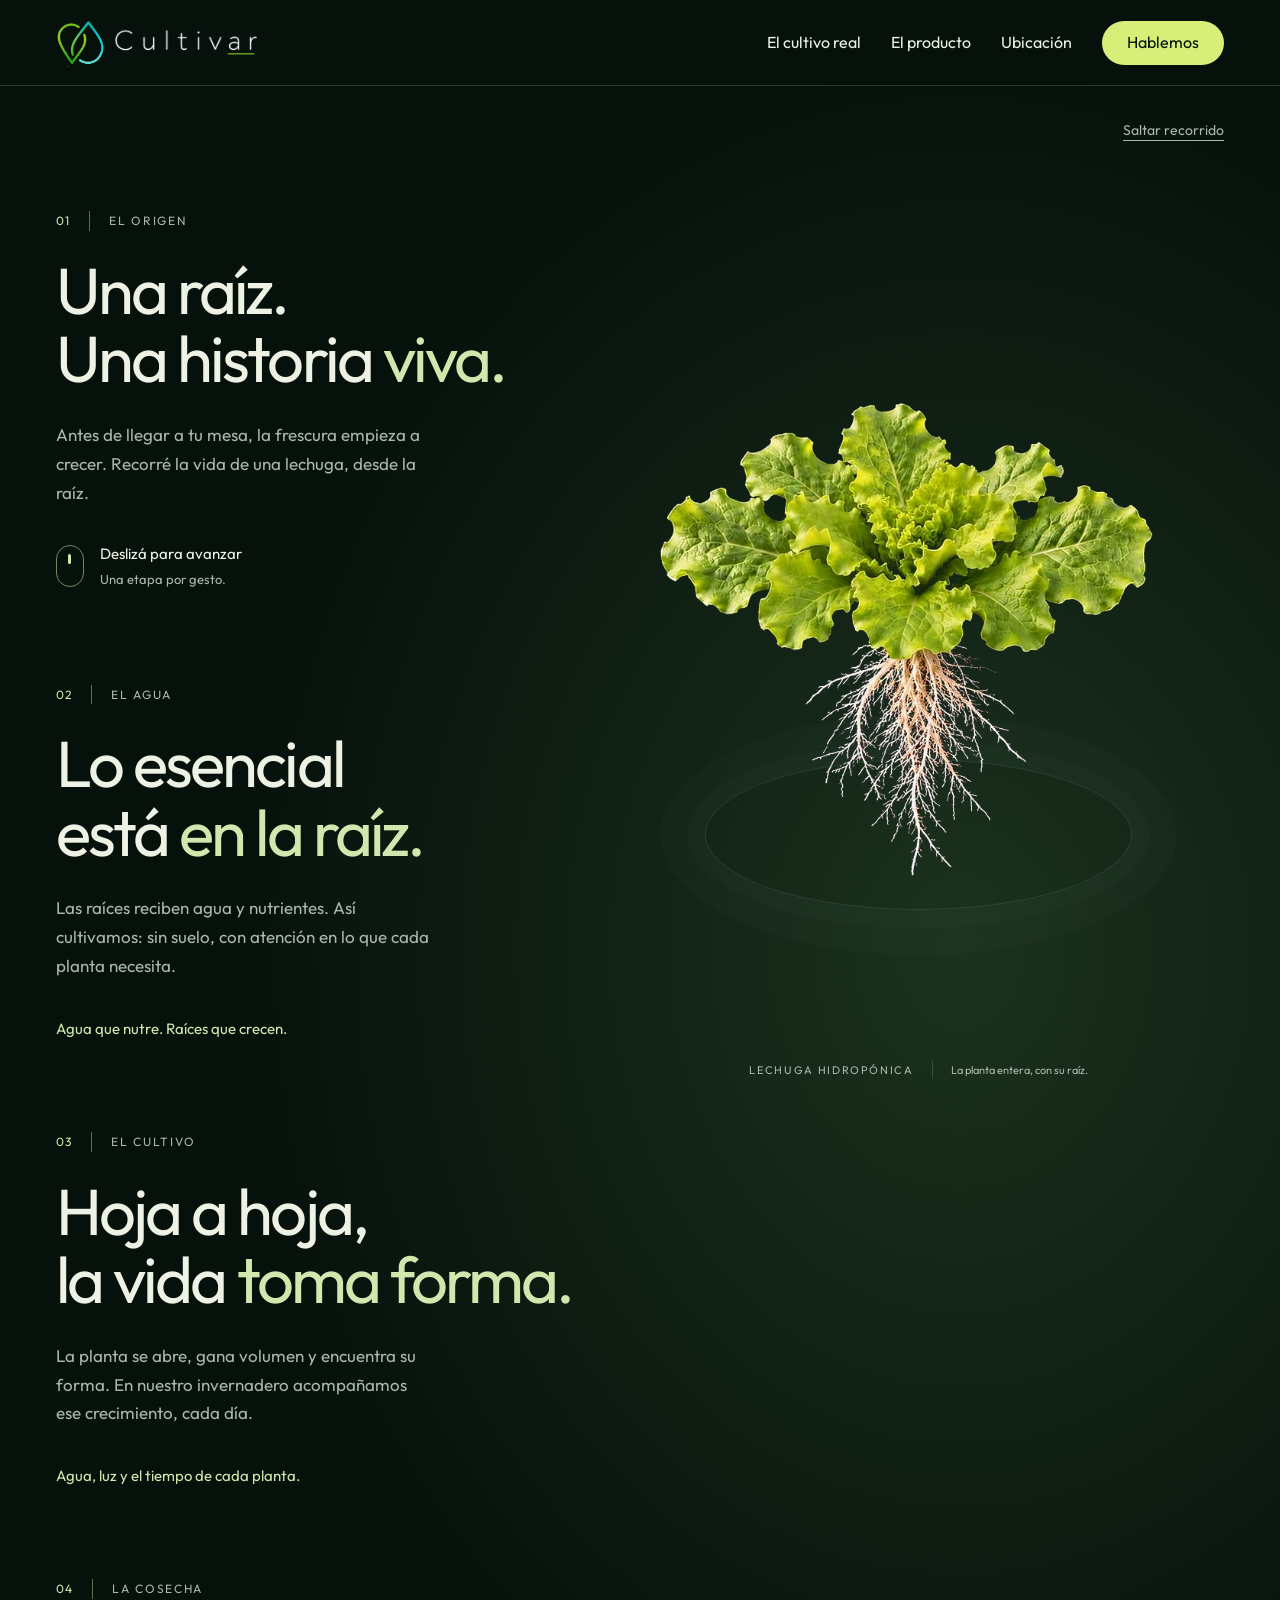
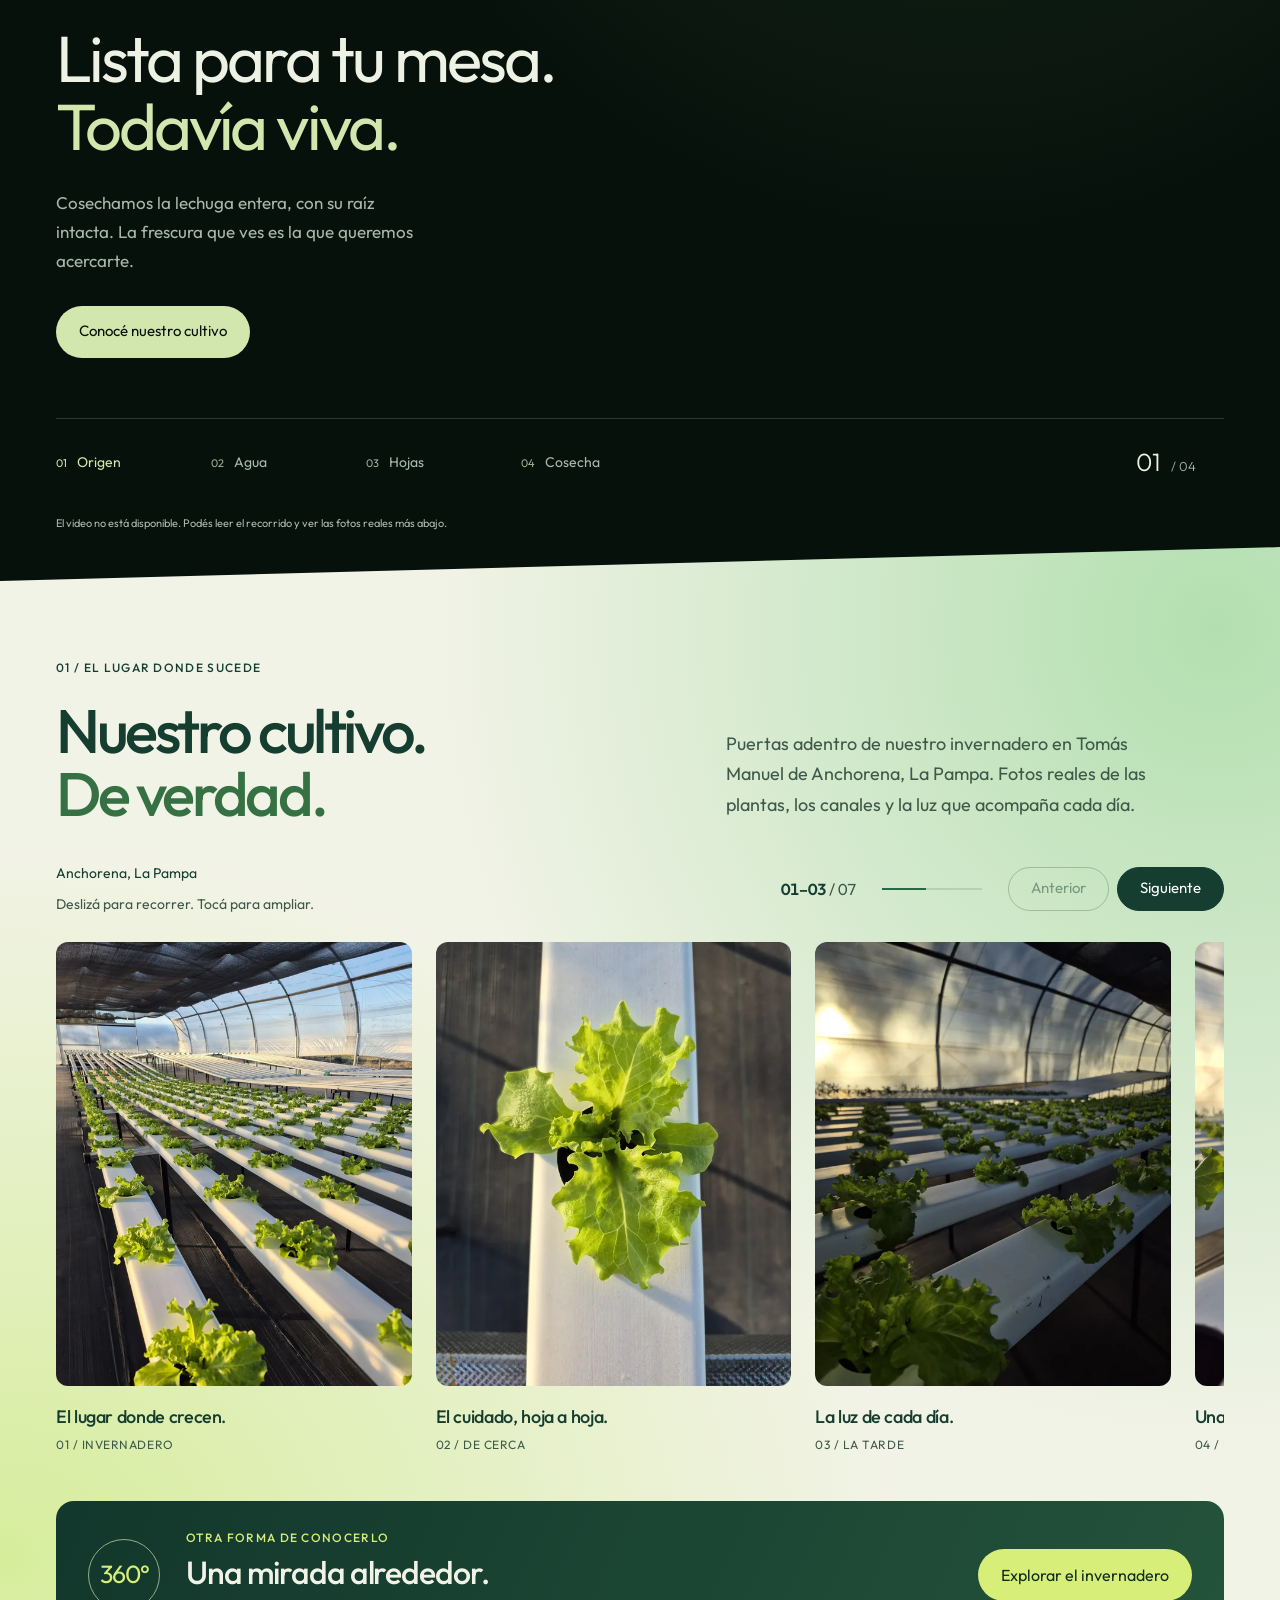
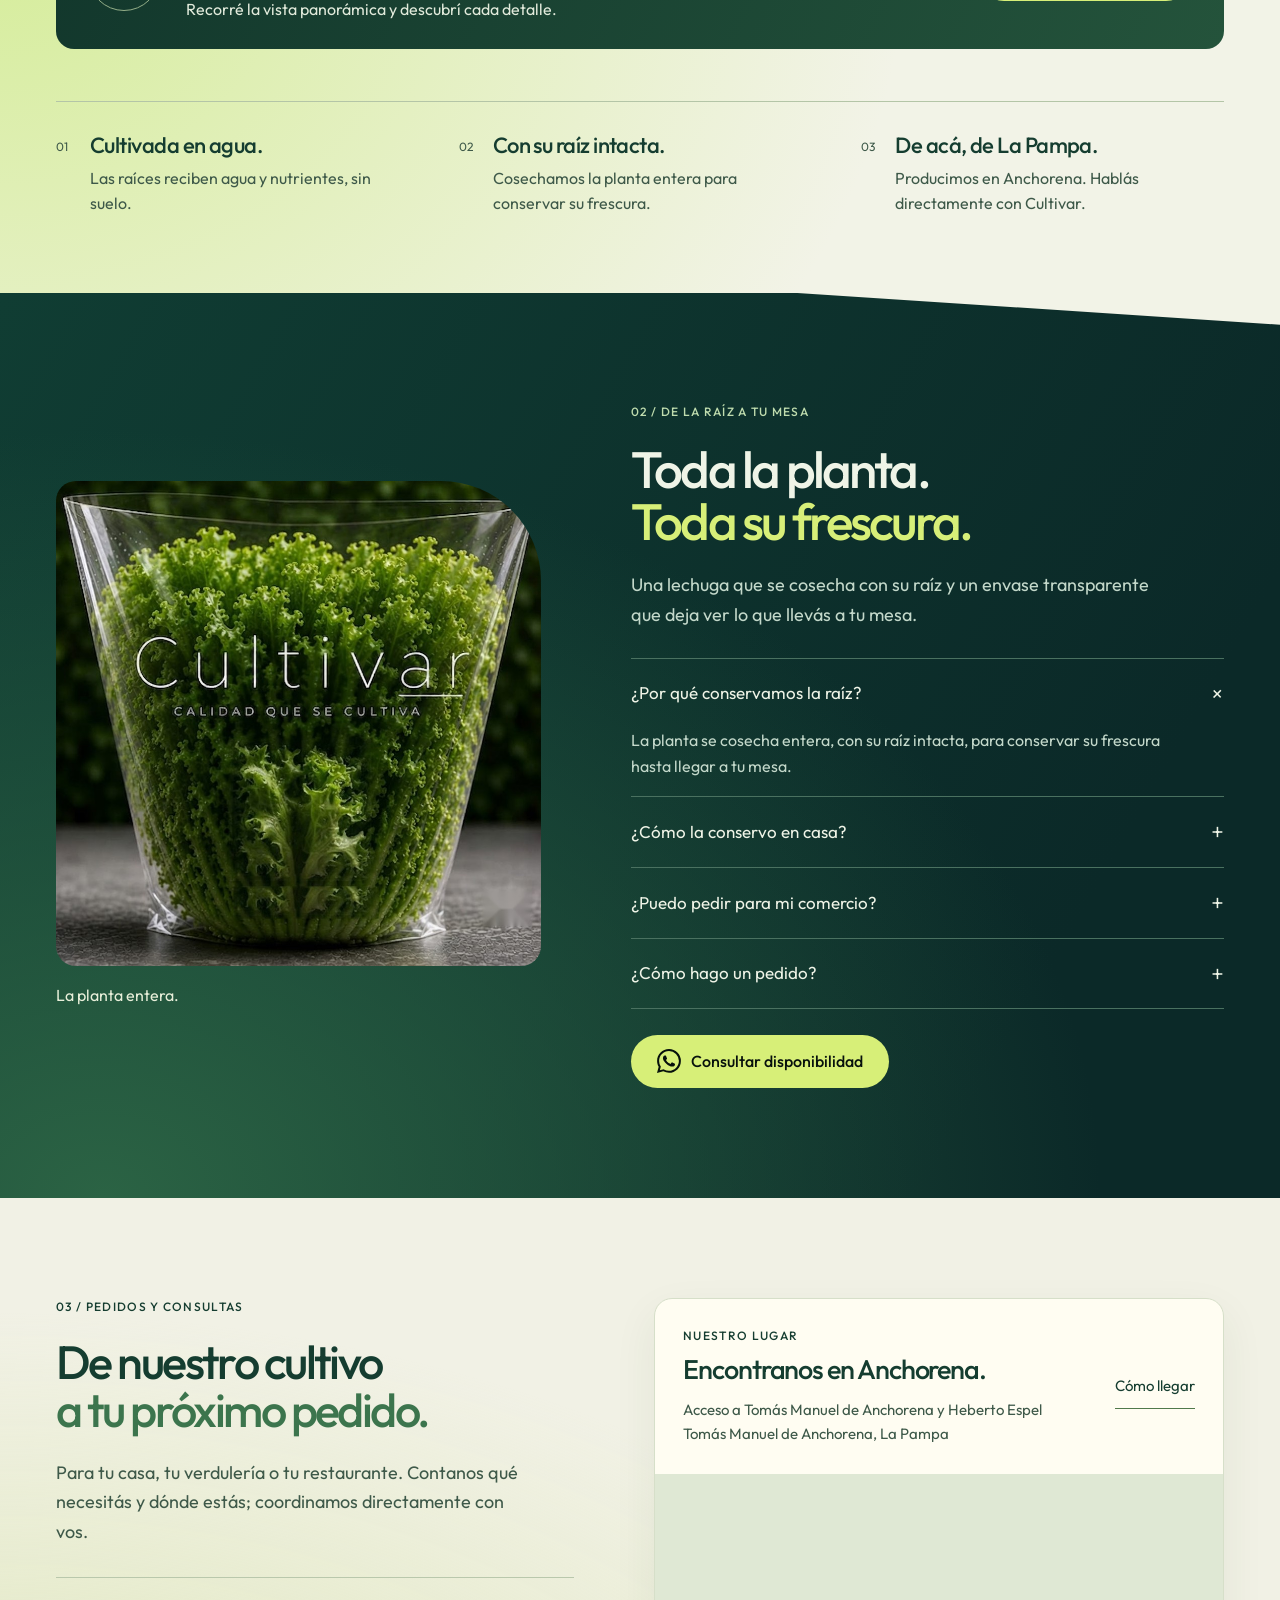
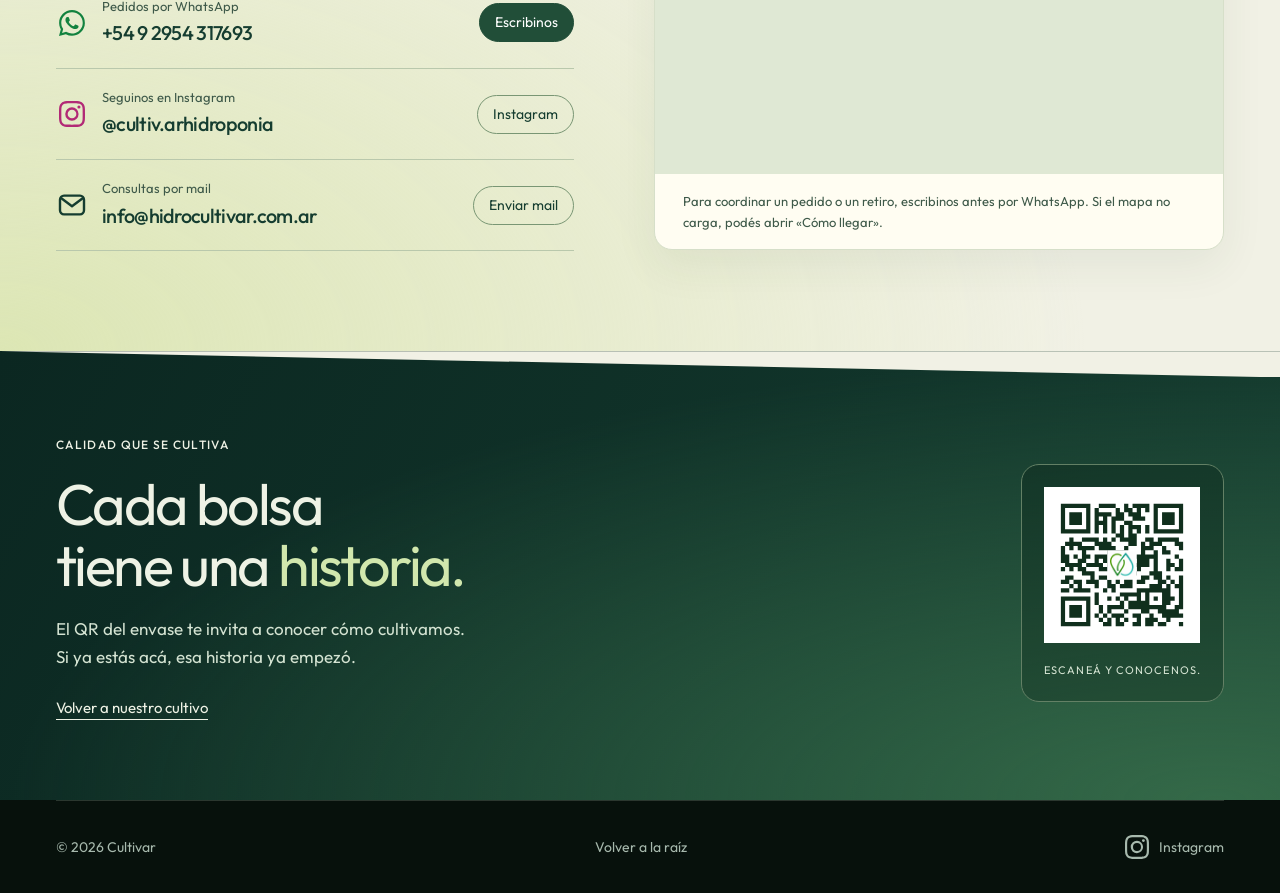
==== crecimiento.html @ 618da515 "Publish Cultivar growth experience with gallery and panorama" ====
<!doctype html>
<html lang="es-AR">
<head>
  <meta charset="utf-8">
  <meta name="viewport" content="width=device-width, initial-scale=1">
  <meta name="theme-color" content="#07110c">
  <title>Cultivar — Una historia viva</title>
  <meta name="description" content="Recorré el crecimiento de una lechuga hidropónica. Una experiencia visual de Cultivar, desde la raíz hasta tu mesa.">
  <link rel="icon" href="assets/cultivar-owner-symbol.svg" type="image/svg+xml">
  <link rel="preconnect" href="https://fonts.googleapis.com">
  <link rel="preconnect" href="https://fonts.gstatic.com" crossorigin>
  <link href="https://fonts.googleapis.com/css2?family=Outfit:wght@300;400;500;600;700&display=swap" rel="stylesheet">
  <link rel="preload" href="assets/growth/video/lettuce-growth-polished-v2-first.webp" as="image">
  <link rel="stylesheet" href="growth.css?v=clean-presentation-v1">
  <link rel="stylesheet" href="growth-site.css?v=clean-presentation-v1">
  <script src="growth-timing.js?v=polish-v2" defer></script>
  <script src="growth-chapters.js?v=chapter-response-v2" defer></script>
  <script src="growth-matte.js?v=transparent-plant-v1" defer></script>
  <script src="growth.js?v=clean-presentation-v1" defer></script>
  <script src="growth-site.js?v=back-to-top-v1" defer></script>
</head>
<body id="inicio">
  <svg class="contact-icon-library" xmlns="http://www.w3.org/2000/svg" width="0" height="0" aria-hidden="true" focusable="false">
    <symbol id="contact-icon-whatsapp" viewBox="0 0 16 16"><path fill="currentColor" stroke="none" d="M13.601 2.326A7.85 7.85 0 0 0 7.994 0C3.627 0 .068 3.558.064 7.926c0 1.399.366 2.76 1.057 3.965L0 16l4.204-1.102a7.9 7.9 0 0 0 3.79.965h.004c4.368 0 7.926-3.558 7.93-7.93A7.9 7.9 0 0 0 13.6 2.326zM7.994 14.521a6.6 6.6 0 0 1-3.356-.92l-.24-.144-2.494.654.666-2.433-.156-.251a6.56 6.56 0 0 1-1.007-3.505c0-3.626 2.957-6.584 6.591-6.584a6.56 6.56 0 0 1 4.66 1.931 6.56 6.56 0 0 1 1.928 4.66c-.004 3.639-2.961 6.592-6.592 6.592m3.615-4.934c-.197-.099-1.17-.578-1.353-.646-.182-.065-.315-.099-.445.099-.133.197-.513.646-.627.775-.114.133-.232.148-.43.05-.197-.1-.836-.308-1.592-.985-.59-.525-.985-1.175-1.103-1.372-.114-.198-.011-.304.088-.403.087-.088.197-.232.296-.346.1-.114.133-.198.198-.33.065-.134.034-.248-.015-.347-.05-.099-.445-1.076-.612-1.47-.16-.389-.323-.335-.445-.34-.114-.007-.247-.007-.38-.007a.73.73 0 0 0-.529.247c-.182.198-.691.677-.691 1.654s.71 1.916.81 2.049c.098.133 1.394 2.132 3.383 2.992.47.205.84.326 1.129.418.475.152.904.129 1.246.08.38-.058 1.171-.48 1.338-.943.164-.464.164-.86.114-.943-.049-.084-.182-.133-.38-.232"/></symbol>
    <symbol id="contact-icon-instagram" viewBox="0 0 16 16"><path fill="currentColor" stroke="none" d="M8 0C5.829 0 5.556.01 4.703.048 3.85.088 3.269.222 2.76.42a3.9 3.9 0 0 0-1.417.923A3.9 3.9 0 0 0 .42 2.76C.222 3.268.087 3.85.048 4.7.01 5.555 0 5.827 0 8.001c0 2.172.01 2.444.048 3.297.04.852.174 1.433.372 1.942.205.526.478.972.923 1.417.444.445.89.719 1.416.923.51.198 1.09.333 1.942.372C5.555 15.99 5.827 16 8 16s2.444-.01 3.298-.048c.851-.04 1.434-.174 1.943-.372a3.9 3.9 0 0 0 1.416-.923c.445-.445.718-.891.923-1.417.197-.509.332-1.09.372-1.942C15.99 10.445 16 10.173 16 8s-.01-2.445-.048-3.299c-.04-.851-.175-1.433-.372-1.941a3.9 3.9 0 0 0-.923-1.417A3.9 3.9 0 0 0 13.24.42c-.51-.198-1.092-.333-1.943-.372C10.443.01 10.172 0 7.998 0zm-.717 1.442h.718c2.136 0 2.389.007 3.232.046.78.035 1.204.166 1.486.275.373.145.64.319.92.599s.453.546.598.92c.11.281.24.705.275 1.485.039.843.047 1.096.047 3.231s-.008 2.389-.047 3.232c-.035.78-.166 1.203-.275 1.485a2.5 2.5 0 0 1-.599.919c-.28.28-.546.453-.92.598-.28.11-.704.24-1.485.276-.843.038-1.096.047-3.232.047s-2.39-.009-3.233-.047c-.78-.036-1.203-.166-1.485-.276a2.5 2.5 0 0 1-.92-.598 2.5 2.5 0 0 1-.6-.92c-.109-.281-.24-.705-.275-1.485-.038-.843-.046-1.096-.046-3.233s.008-2.388.046-3.231c.036-.78.166-1.204.276-1.486.145-.373.319-.64.599-.92s.546-.453.92-.598c.282-.11.705-.24 1.485-.276.738-.034 1.024-.044 2.515-.045zm4.988 1.328a.96.96 0 1 0 0 1.92.96.96 0 0 0 0-1.92m-4.27 1.122a4.109 4.109 0 1 0 0 8.217 4.109 4.109 0 0 0 0-8.217m0 1.441a2.667 2.667 0 1 1 0 5.334 2.667 2.667 0 0 1 0-5.334"/></symbol>
    <symbol id="contact-icon-mail" viewBox="0 0 24 24"><rect x="3" y="5" width="18" height="14" rx="3"/><path d="m4 7 8 6 8-6"/></symbol>
  </svg>
  <a class="skip-link" href="#cultivo-real">Saltar al cultivo real y los pedidos</a>
  <header class="story-header">
    <div class="header-inner wrap">
      <a class="brand" href="#recorrido" aria-label="Cultivar, inicio del recorrido" data-story-jump="0"><img src="assets/cultivar-owner-logo.svg" width="1400" height="340" alt="Cultivar"><span>CALIDAD QUE SE CULTIVA</span></a>
      <nav aria-label="Navegación principal">
        <a href="#cultivo-real">El cultivo real</a>
        <a class="extended-nav" href="#producto">El producto</a>
        <a class="extended-nav" href="#ubicacion">Ubicación</a>
        <a class="header-contact" href="#contacto">Hablemos</a>
      </nav>
    </div>
  </header>

  <main>
    <section class="growth-story" id="recorrido" aria-label="De la raíz a tu mesa">
      <div class="growth-stage">
        <div class="stage-glow" aria-hidden="true"></div>
        <div class="stage-top wrap">
          <a class="skip-story" href="#cultivo-real">Saltar recorrido</a>
        </div>

        <div class="story-layout wrap">
          <div class="story-content">
            <div class="story-track">
            <article class="story-panel is-active" id="etapa-origen" data-step="0">
              <p class="chapter-kicker">01 <span>El origen</span></p>
              <h1>Una raíz.<br>Una historia <em>viva.</em></h1>
              <p>Antes de llegar a tu mesa, la frescura empieza a crecer. Recorré la vida de una lechuga, desde la raíz.</p>
              <a class="scroll-invitation" href="#etapa-agua" data-story-jump="1"><span class="scroll-circle" aria-hidden="true"></span><span>Deslizá para avanzar<small>Una etapa por gesto.</small></span></a>
            </article>
            <article class="story-panel" id="etapa-agua" data-step="1">
              <p class="chapter-kicker">02 <span>El agua</span></p>
              <h2>Lo esencial<br>está <em>en la raíz.</em></h2>
              <p>Las raíces reciben agua y nutrientes. Así cultivamos: sin suelo, con atención en lo que cada planta necesita.</p>
              <div class="chapter-note">Agua que nutre. Raíces que crecen.</div>
            </article>
            <article class="story-panel" id="etapa-hojas" data-step="2">
              <p class="chapter-kicker">03 <span>El cultivo</span></p>
              <h2>Hoja a hoja,<br>la vida <em>toma forma.</em></h2>
              <p>La planta se abre, gana volumen y encuentra su forma. En nuestro invernadero acompañamos ese crecimiento, cada día.</p>
              <div class="chapter-note">Agua, luz y el tiempo de cada planta.</div>
            </article>
            <article class="story-panel" id="etapa-cosecha" data-step="3">
              <p class="chapter-kicker">04 <span>La cosecha</span></p>
              <h2>Lista para tu mesa.<br><em>Todavía viva.</em></h2>
              <p>Cosechamos la lechuga entera, con su raíz intacta. La frescura que ves es la que queremos acercarte.</p>
              <a class="story-button" href="#cultivo-real">Conocé nuestro cultivo</a>
            </article>
            </div>
          </div>

          <figure class="plant-scene" role="img" aria-label="Visualización generada del crecimiento de una lechuga hidropónica">
            <div class="plant-viewport">
              <div class="water-orbit" aria-hidden="true"></div>
              <canvas class="plant-canvas" width="768" height="1024" aria-hidden="true"></canvas>
              <div class="plant-fallback"><img src="assets/growth/video/lettuce-growth-polished-v2-mature.webp" width="800" height="720" alt="Visualización generada de una lechuga madura con sus raíces hidropónicas expuestas"></div>
              <img class="plant-loading" src="assets/growth/video/lettuce-growth-polished-v2-first.webp" width="800" height="720" alt="" aria-hidden="true">
            </div>
            <figcaption><span class="specimen-label">LECHUGA HIDROPÓNICA</span><span class="plant-caption">De la raíz a la hoja.</span></figcaption>
          </figure>
        </div>

        <div class="stage-bottom wrap">
          <div class="journey-controls">
            <nav class="chapter-nav" aria-label="Etapas del crecimiento">
              <a href="#etapa-origen" data-story-jump="0" aria-current="step"><span>01</span> Origen</a>
              <a href="#etapa-agua" data-story-jump="1"><span>02</span> Agua</a>
              <a href="#etapa-hojas" data-story-jump="2"><span>03</span> Hojas</a>
              <a href="#etapa-cosecha" data-story-jump="3"><span>04</span> Cosecha</a>
            </nav>
            <div class="journey-progress" role="progressbar" aria-label="Avance del recorrido visual" aria-valuemin="0" aria-valuemax="100" aria-valuenow="0" hidden><span></span></div>
          </div>
          <div class="experience-controls">
            <span class="progress-label" aria-hidden="true">01 <span>/ 04</span></span>
          </div>
        </div>
        <p class="asset-status wrap" role="status" hidden></p>
      </div>
    </section>

    <section class="real-crop" id="cultivo-real" aria-labelledby="real-title">
      <div class="wrap">
      <div class="real-intro">
        <div><p class="eyebrow">01 / El lugar donde sucede</p><h2 id="real-title">Nuestro cultivo.<br><em>De verdad.</em></h2></div>
        <p>Puertas adentro de nuestro invernadero en Tomás Manuel de Anchorena, La Pampa. Fotos reales de las plantas, los canales y la luz que acompaña cada día.</p>
      </div>
      <div class="gallery-meta">
      <div class="gallery-heading"><span>Anchorena, La Pampa</span><span>Deslizá para recorrer. Tocá para ampliar.</span></div>
      <div class="carousel-controls" hidden>
        <p class="carousel-status" aria-live="polite" aria-atomic="true"><span data-carousel-count>01</span><span> / 07</span></p>
        <div class="carousel-progress" aria-hidden="true"><span></span></div>
        <div class="carousel-buttons"><button type="button" data-carousel-prev aria-controls="fotos-cultivar">Anterior</button><button type="button" data-carousel-next aria-controls="fotos-cultivar">Siguiente</button></div>
      </div>
      </div>
      <div class="real-gallery gallery-track" id="fotos-cultivar" role="region" aria-roledescription="carrusel" aria-label="Fotos reales de Cultivar" tabindex="0">
        <figure><a data-gallery-photo href="assets/gallery/greenhouse-1800.webp" aria-label="Ampliar foto: nuestro invernadero"><img src="assets/gallery/greenhouse-1200.webp" srcset="assets/gallery/greenhouse-600.webp 600w, assets/gallery/greenhouse-1200.webp 1200w" sizes="(max-width: 600px) 78vw, (max-width: 1000px) 43vw, 410px" width="1200" height="1600" loading="lazy" decoding="async" alt="Vista amplia del invernadero de Cultivar, con filas de lechugas en canales blancos"><span class="photo-expand" aria-hidden="true">Ampliar</span></a><figcaption><span>El lugar donde crecen.</span><small>01 / INVERNADERO</small></figcaption></figure>
        <figure><a data-gallery-photo href="assets/gallery/leaf-1800.webp" aria-label="Ampliar foto: hoja a hoja"><img src="assets/gallery/leaf-1200.webp" srcset="assets/gallery/leaf-600.webp 600w, assets/gallery/leaf-1200.webp 1200w" sizes="(max-width: 600px) 78vw, (max-width: 1000px) 43vw, 410px" width="1200" height="1600" loading="lazy" decoding="async" alt="Detalle desde arriba de una lechuga verde creciendo en un canal hidropónico"><span class="photo-expand" aria-hidden="true">Ampliar</span></a><figcaption><span>El cuidado, hoja a hoja.</span><small>02 / DE CERCA</small></figcaption></figure>
        <figure><a data-gallery-photo href="assets/gallery/afternoon-1800.webp" aria-label="Ampliar foto: la luz de la tarde"><img src="assets/gallery/afternoon-600.webp" srcset="assets/gallery/afternoon-600.webp 600w, assets/gallery/afternoon-1200.webp 1200w" sizes="(max-width: 600px) 78vw, (max-width: 1000px) 43vw, 410px" width="1200" height="1600" loading="lazy" decoding="async" alt="Luz de la tarde entrando por el lateral del invernadero sobre las lechugas"><span class="photo-expand" aria-hidden="true">Ampliar</span></a><figcaption><span>La luz de cada día.</span><small>03 / LA TARDE</small></figcaption></figure>
        <figure><a data-gallery-photo href="assets/gallery/channel-1800.webp" aria-label="Ampliar foto: los canales de cultivo"><img src="assets/gallery/channel-600.webp" srcset="assets/gallery/channel-600.webp 600w, assets/gallery/channel-1200.webp 1200w" sizes="(max-width: 600px) 78vw, (max-width: 1000px) 43vw, 410px" width="1200" height="1600" loading="lazy" decoding="async" alt="Lechuga en primer plano y una fila de plantas siguiendo un canal blanco"><span class="photo-expand" aria-hidden="true">Ampliar</span></a><figcaption><span>Una forma de cultivar.</span><small>04 / LOS CANALES</small></figcaption></figure>
        <figure><a data-gallery-photo href="assets/gallery/growing-1800.webp" aria-label="Ampliar foto: plantas en crecimiento"><img src="assets/gallery/growing-600.webp" srcset="assets/gallery/growing-600.webp 600w, assets/gallery/growing-1200.webp 1200w" sizes="(max-width: 600px) 78vw, (max-width: 1000px) 43vw, 410px" width="1200" height="1600" loading="lazy" decoding="async" alt="Una lechuga en crecimiento delante de las filas del sistema hidropónico"><span class="photo-expand" aria-hidden="true">Ampliar</span></a><figcaption><span>Cada planta, a su tiempo.</span><small>05 / CRECIMIENTO</small></figcaption></figure>
        <figure><a data-gallery-photo href="assets/gallery/rows-1800.webp" aria-label="Ampliar foto: entre las filas"><img src="assets/gallery/rows-1200.webp" srcset="assets/gallery/rows-600.webp 600w, assets/gallery/rows-1200.webp 1200w" sizes="(max-width: 600px) 78vw, (max-width: 1000px) 43vw, 410px" width="1200" height="1600" loading="lazy" decoding="async" alt="Vista a lo largo de los canales, con una lechuga iluminada en primer plano"><span class="photo-expand" aria-hidden="true">Ampliar</span></a><figcaption><span>Entre las filas.</span><small>06 / EL CULTIVO</small></figcaption></figure>
        <figure><a data-gallery-photo href="assets/gallery/light-1800.webp" aria-label="Ampliar foto: el invernadero al sol"><img src="assets/gallery/light-1200.webp" srcset="assets/gallery/light-600.webp 600w, assets/gallery/light-1200.webp 1200w" sizes="(max-width: 600px) 78vw, (max-width: 1000px) 43vw, 410px" width="1200" height="1600" loading="lazy" decoding="async" alt="Filas de lechugas y canales hidropónicos iluminados por el sol dentro del invernadero"><span class="photo-expand" aria-hidden="true">Ampliar</span></a><figcaption><span>Hecho de agua, luz y tiempo.</span><small>07 / NUESTRO LUGAR</small></figcaption></figure>
      </div>
      <aside class="panorama-invitation" aria-labelledby="panorama-invitation-title">
        <span class="panorama-badge" aria-hidden="true">360°</span>
        <div><p class="eyebrow">Otra forma de conocerlo</p><h3 id="panorama-invitation-title">Una mirada alrededor.</h3><p>Recorré la vista panorámica y descubrí cada detalle.</p></div>
        <a class="story-button" href="invernadero-360.html">Explorar el invernadero</a>
      </aside>
      <div class="crop-values" role="group" aria-label="Nuestra forma de cultivar">
        <article><span class="value-number">01</span><h3>Cultivada en agua.</h3><p>Las raíces reciben agua y nutrientes, sin suelo.</p></article>
        <article><span class="value-number">02</span><h3>Con su raíz intacta.</h3><p>Cosechamos la planta entera para conservar su frescura.</p></article>
        <article><span class="value-number">03</span><h3>De acá, de La Pampa.</h3><p>Producimos en Anchorena. Hablás directamente con Cultivar.</p></article>
      </div>
      </div>
    </section>

    <section class="harvest-section" id="producto" aria-labelledby="product-title">
      <div class="harvest-layout wrap">
        <figure class="harvest-photo"><img src="assets/cultivar-lechuga.jpg" width="962" height="962" loading="lazy" decoding="async" alt="Lechuga de Cultivar en un envase transparente"><figcaption>La planta entera.</figcaption></figure>
        <div class="harvest-copy"><p class="eyebrow">02 / De la raíz a tu mesa</p><h2 id="product-title">Toda la planta.<br><em>Toda su frescura.</em></h2><p>Una lechuga que se cosecha con su raíz y un envase transparente que deja ver lo que llevás a tu mesa.</p>
          <div class="harvest-faq">
            <details open><summary>¿Por qué conservamos la raíz?<span aria-hidden="true">+</span></summary><p>La planta se cosecha entera, con su raíz intacta, para conservar su frescura hasta llegar a tu mesa.</p></details>
            <details><summary>¿Cómo la conservo en casa?<span aria-hidden="true">+</span></summary><p>Conservala en la heladera y mantené las raíces hasta el momento de consumirla. Lavala antes de comer, como indica nuestro envase.</p></details>
            <details><summary>¿Puedo pedir para mi comercio?<span aria-hidden="true">+</span></summary><p>Sí, podés consultar para tu verdulería o restaurante. Contanos qué cantidad necesitás y en qué localidad estás para coordinar disponibilidad y entrega.</p></details>
            <details><summary>¿Cómo hago un pedido?<span aria-hidden="true">+</span></summary><p>Escribinos por WhatsApp. Te confirmamos disponibilidad y coordinamos los detalles con vos.</p></details>
          </div>
          <a class="story-button contact-cta" href="https://wa.me/5492954317693?text=Hola%2C%20quiero%20consultar%20por%20un%20pedido%20de%20lechuga%20hidrop%C3%B3nica." target="_blank" rel="noopener noreferrer"><svg class="contact-icon" aria-hidden="true" focusable="false"><use href="#contact-icon-whatsapp"/></svg>Consultar disponibilidad</a>
        </div>
      </div>
    </section>

    <section class="contact-section" id="contacto" aria-labelledby="contact-title">
      <div class="contact-layout wrap"><div class="contact-copy">
      <div class="contact-intro"><div><p class="eyebrow">03 / Pedidos y consultas</p><h2 id="contact-title">De nuestro cultivo<br><em>a tu próximo pedido.</em></h2></div><p>Para tu casa, tu verdulería o tu restaurante. Contanos qué necesitás y dónde estás; coordinamos directamente con vos.</p></div>
      <div class="contact-channels">
        <a class="contact-card contact-whatsapp" href="https://wa.me/5492954317693?text=Hola%2C%20quiero%20consultar%20por%20las%20lechugas%20de%20Cultivar." target="_blank" rel="noopener noreferrer"><svg class="contact-icon" aria-hidden="true" focusable="false"><use href="#contact-icon-whatsapp"/></svg><span class="contact-label">Pedidos por WhatsApp</span><span class="contact-value">+54 9 2954 317693</span><span class="contact-action">Escribinos</span></a>
        <a class="contact-card contact-instagram" href="https://www.instagram.com/cultiv.arhidroponia/" target="_blank" rel="noopener noreferrer"><svg class="contact-icon" aria-hidden="true" focusable="false"><use href="#contact-icon-instagram"/></svg><span class="contact-label">Seguinos en Instagram</span><span class="contact-value">@cultiv.arhidroponia</span><span class="contact-action">Instagram</span></a>
        <a class="contact-card contact-email" href="mailto:info@hidrocultivar.com.ar"><svg class="contact-icon" aria-hidden="true" focusable="false"><use href="#contact-icon-mail"/></svg><span class="contact-label">Consultas por mail</span><span class="contact-value">info@<wbr>hidrocultivar.com.ar</span><span class="contact-action">Enviar mail</span></a>
      </div>
      </div>
      <div class="location-map" id="ubicacion" role="region" aria-labelledby="map-title">
        <div class="map-heading"><div><p class="eyebrow">Nuestro lugar</p><h3 id="map-title">Encontranos en Anchorena.</h3><p>Acceso a Tomás Manuel de Anchorena y Heberto Espel<br>Tomás Manuel de Anchorena, La Pampa</p></div><a class="map-directions" href="https://www.google.com/maps/dir/?api=1&amp;destination=-36.844697%2C-63.5274234" target="_blank" rel="noopener noreferrer">Cómo llegar</a></div>
        <iframe title="Ubicación de Cultivar: Acceso a Tomás Manuel de Anchorena y Heberto Espel, La Pampa" src="https://www.google.com/maps?q=-36.844697%2C-63.5274234&amp;z=17&amp;hl=es&amp;output=embed" width="1280" height="420" loading="lazy" referrerpolicy="no-referrer-when-downgrade" allowfullscreen></iframe>
        <p class="map-note">Para coordinar un pedido o un retiro, escribinos antes por WhatsApp. Si el mapa no carga, podés abrir «Cómo llegar».</p>
      </div>
      </div>
    </section>
    <section class="ending-section" aria-label="La historia de Cultivar"><div class="story-ending wrap"><div><p class="eyebrow">Calidad que se cultiva</p><h2>Cada bolsa<br>tiene una <em>historia.</em></h2><p>El QR del envase te invita a conocer cómo cultivamos.<br>Si ya estás acá, esa historia ya empezó.</p><a class="ending-link" href="#cultivo-real">Volver a nuestro cultivo</a></div><a class="original-qr" href="https://hidrocultiv.ar/" target="_blank" rel="noopener noreferrer" aria-label="Abrir el sitio de Cultivar, destino del QR"><img src="assets/cultivar-qr-original.svg" width="148" height="148" loading="lazy" alt="Código QR de Cultivar con el símbolo original de hoja y gota"><span>ESCANEÁ Y CONOCENOS.</span></a></div>
    </section>
  </main>
  <footer class="story-footer wrap"><span>© <span id="year">2026</span> Cultivar</span><a href="#recorrido" data-story-jump="0">Volver a la raíz</a><a href="https://www.instagram.com/cultiv.arhidroponia/" target="_blank" rel="noopener noreferrer"><svg class="contact-icon" aria-hidden="true" focusable="false"><use href="#contact-icon-instagram"/></svg>Instagram</a></footer>
  <a class="back-to-top" href="#inicio" aria-label="Volver arriba" title="Volver arriba"><svg width="22" height="22" viewBox="0 0 24 24" fill="none" stroke="currentColor" stroke-width="2" stroke-linecap="round" stroke-linejoin="round" aria-hidden="true" focusable="false"><path d="m6 14 6-6 6 6"/></svg></a>
  <dialog class="photo-dialog" aria-labelledby="gallery-title"><div class="gallery-shell">
    <div class="gallery-toolbar"><h2 id="gallery-title">Nuestro cultivo, de cerca.</h2><button type="button" data-gallery-close aria-label="Cerrar galería">Cerrar <span aria-hidden="true">×</span></button></div>
    <div class="gallery-display"><img class="gallery-full" alt=""><p class="gallery-status" role="status"></p></div>
    <div class="gallery-bottom"><div class="gallery-description" aria-live="polite"><span class="gallery-count"></span><p class="gallery-caption"></p></div><div class="gallery-buttons"><button type="button" data-gallery-prev aria-label="Foto anterior">Anterior</button><button type="button" data-gallery-next aria-label="Foto siguiente">Siguiente</button></div></div>
    <a class="gallery-original" target="_blank" rel="noopener noreferrer">Abrir foto en tamaño grande</a>
  </div></dialog>
</body>
</html>
---- growth.css ----
:root {
  color-scheme: dark;
  --forest: #07110c;
  --paper: #eef2e5;
  --muted: #a7b9ad;
  --lime: #d1e7ad;
  --line: rgb(220 240 218 / 17%);
  --header-height: 86px;
  --scene-height: calc(100svh - var(--header-height));
  font-family: 'Outfit', Arial, sans-serif;
}
* { box-sizing: border-box; }
html { scroll-behavior: smooth; scroll-padding-top: calc(var(--header-height) + 24px); }
body { margin: 0; background: var(--forest); color: var(--paper); font-size: 16px; line-height: 1.65; -webkit-font-smoothing: antialiased; }
a { color: inherit; text-decoration: none; }
button { font: inherit; color: inherit; }
img { display: block; max-width: 100%; height: auto; }
h1, h2, p, figure { margin: 0; }
h1, h2 { font-weight: 300; line-height: 1.05; letter-spacing: -.045em; }
em { color: var(--lime); font-style: normal; }
::selection { background: var(--lime); color: var(--forest); }
:focus-visible { outline: 2px solid var(--lime); outline-offset: 6px; }
[hidden] { display: none !important; }
.wrap { width: min(1340px, calc(100% - 112px)); margin-inline: auto; }
.skip-link { position: fixed; z-index: 100; top: 8px; left: 8px; padding: 12px 18px; background: var(--lime); color: var(--forest); translate: 0 -160%; }
.skip-link:focus { translate: 0 0; }
.story-header { position: sticky; top: 0; z-index: 20; background: var(--forest); border-bottom: 1px solid var(--line); }
.header-inner { height: 85px; display: flex; align-items: center; justify-content: space-between; gap: 30px; }
.brand { flex-shrink: 0; display: flex; align-items: center; flex-direction: column; }
.brand img { width: 204px; mix-blend-mode: screen; }
.brand > span { font-size: 5px; letter-spacing: .24em; color: var(--muted); margin-top: 5px; }
.story-header nav { display: flex; align-items: center; gap: 35px; font-size: 13px; }
.story-header nav a { display: flex; gap: 18px; align-items: center; min-height: 44px; }
.header-contact { border: 1px solid #81977d; border-radius: 28px; padding: 7px 22px; }
.eyebrow { font-size: 10px; line-height: 1.5; font-weight: 400; letter-spacing: .15em; text-transform: uppercase; }

/* The unenhanced page is an ordinary readable document, never a blank canvas. */
.growth-stage { position: relative; isolation: isolate; overflow: hidden; padding-top: 25px; background: var(--forest); }
.stage-glow { position: absolute; z-index: -1; pointer-events: none; inset: 0; opacity: .8; background: radial-gradient(ellipse at 75% 42%, #213a22 0%, transparent 53%); }
.stage-top { display: flex; justify-content: flex-end; align-items: center; gap: 25px; color: var(--muted); }
.skip-story { font-size: 11px; display: flex; gap: 12px; align-items: center; min-height: 40px; }
.story-layout { display: grid; grid-template-columns: .96fr 1.1fr; gap: 24px; align-items: start; }
.story-content { min-width: 0; padding-block: 60px; }
.story-panel { max-width: 550px; scroll-margin-top: 110px; }
.story-panel + .story-panel { margin-top: 90px; }
.chapter-kicker { display: flex; align-items: center; gap: 19px; font-size: 11px; letter-spacing: .09em; color: var(--lime); margin-bottom: 25px; }
.chapter-kicker > span { padding-left: 19px; border-left: 1px solid #59714e; color: var(--muted); text-transform: uppercase; font-size: 10px; letter-spacing: .14em; }
.story-panel h1, .story-panel h2 { font-size: clamp(47px, 5.1vw, 76px); }
.story-panel > p:not(.chapter-kicker) { font-size: 16px; line-height: 1.8; color: var(--muted); max-width: 375px; margin-top: 28px; }
.scroll-invitation { display: inline-flex; align-items: center; gap: 16px; margin-top: 34px; font-size: 13px; }
.scroll-circle { width: 46px; height: 46px; display: grid; place-items: center; border: 1px solid #718666; border-radius: 50%; font-size: 23px; transition: background .2s, translate .2s; }
.scroll-invitation small { display: block; margin-top: 3px; color: var(--muted); font-size: 11px; }
.chapter-note { margin-top: 36px; display: flex; gap: 15px; font-size: 12px; color: var(--lime); }
.chapter-note > span { font-size: 20px; }
.story-button { display: inline-flex; align-items: center; justify-content: center; gap: 30px; padding: 13px 23px; min-height: 52px; background: var(--lime); color: var(--forest); font-size: 13px; border-radius: 28px; margin-top: 30px; transition: background .2s, translate .2s; }
.story-button > span { font-size: 20px; }
.plant-scene { position: sticky; top: 110px; min-width: 0; margin: 0; }
.plant-viewport { position: relative; aspect-ratio: 8 / 11; width: 100%; }
.plant-fallback { position: absolute; inset: 0; overflow: hidden; mix-blend-mode: screen; }
.plant-fallback img { width: 100%; height: 100%; object-fit: contain; }
.plant-loading { position: absolute; inset: 1%; width: 98%; height: 98%; object-fit: contain; display: none; mix-blend-mode: screen; }
.plant-canvas { position: absolute; inset: 0; width: 100%; height: 100%; display: none; mix-blend-mode: screen; }
.plant-canvas.has-clean-matte, .plant-fallback.has-clean-matte { mix-blend-mode: normal; }
.plant-poster-clean { position: absolute; inset: 0; width: 100%; height: 100%; object-fit: contain; }
.has-clean-poster { visibility: hidden; }
.plant-loading-clean { inset: 1%; width: 98%; height: 98%; display: none; }
.story-ready:not(.video-ready) .plant-loading-clean { display: block; }
.plant-video-source { position: absolute; width: 1px; height: 1px; opacity: 0; pointer-events: none; }
.water-orbit { position: absolute; z-index: -1; width: 70%; height: 18%; border: 1px solid rgb(180 220 201 / 12%); border-radius: 50%; left: 15%; top: 64%; box-shadow: 0 0 0 18px rgb(140 209 190 / 2%), 0 0 0 45px rgb(140 209 190 / 2%); }
.plant-scene figcaption { display: flex; align-items: center; justify-content: center; gap: 18px; flex-wrap: wrap; font-size: 10px; color: var(--muted); }
.specimen-label { font-size: 8px; letter-spacing: .15em; }
.plant-caption { border-left: 1px solid var(--line); padding-left: 18px; }
.stage-bottom { display: flex; justify-content: space-between; align-items: center; gap: 50px; padding-block: 22px; border-top: 1px solid var(--line); }
.journey-controls { flex: 1; max-width: 600px; }
.chapter-nav { display: grid; grid-template-columns: repeat(4, 1fr); gap: 20px; }
.chapter-nav a { min-height: 44px; display: flex; align-items: center; gap: 10px; font-size: 12px; color: var(--muted); }
.chapter-nav a > span { color: #a0b198; font-size: 9px; }
.chapter-nav a[aria-current=step] { color: var(--lime); }
.chapter-nav a[aria-current=step] > span { color: var(--lime); }
.chapter-nav a.is-destination { color: var(--lime); box-shadow: inset 0 -2px var(--lime); }
.journey-progress { height: 1px; width: 100%; background: var(--line); }
.journey-progress > span { display: block; height: 100%; background: var(--lime); transform: scaleX(0); transform-origin: left; }
.experience-controls { display: flex; align-items: center; justify-content: space-between; gap: 40px; }
.progress-label { font-size: 25px; font-weight: 300; white-space: nowrap; }
.progress-label > span { font-size: 13px; color: var(--muted); margin-left: 6px; }
.asset-status { padding-block: 8px 16px; font-size: 11px; line-height: 1.5; color: var(--muted); }

/* Reserve the scene while video loads; the seedling poster matches frame zero. */
.story-ready.growth-story { height: calc(var(--scene-height) + var(--story-distance, 2400px)); overflow-anchor: none; }
.story-ready .growth-stage { position: sticky; top: var(--header-height); height: var(--scene-height); min-height: 0; padding: 0; display: grid; grid-template-rows: 55px minmax(0, 1fr) 81px; }
.story-ready .story-layout { height: 100%; min-height: 0; align-items: stretch; }
.story-ready .story-content { position: relative; min-height: 0; padding: 0; overflow: hidden; overflow: clip; }
.story-ready .story-track { display: grid; grid-auto-rows: var(--chapter-stride, 700px); transform: translate3d(0, var(--story-offset, 0px), 0); will-change: transform; }
.story-ready .story-panel { position: relative; width: 100%; align-self: center; margin: 0; }
.story-ready .story-panel:focus { outline-offset: -2px; }
.story-ready .plant-scene { position: relative; top: auto; height: 100%; min-height: 0; display: flex; flex-direction: column; }
.story-ready .plant-viewport { aspect-ratio: auto; min-height: 0; flex: 1; }
.story-ready .plant-canvas { display: block; visibility: hidden; }
.story-ready.video-ready .plant-canvas { visibility: visible; }
.story-ready:not(.video-ready) .plant-loading { display: block; }
.story-ready .plant-fallback { display: none; }
.story-ready .plant-scene figcaption { padding-bottom: 16px; }
.story-ready .stage-bottom { padding-block: 10px; }
.story-ready .asset-status { position: absolute; bottom: 40px; left: 0; right: 0; }
.story-ready .stage-glow { background: radial-gradient(ellipse at 73% 46%, rgb(var(--glow-color, 33 58 34) / .85), transparent 56%); }
.story-ready .water-orbit { opacity: var(--water-opacity, .35); scale: var(--water-scale, .75); }
.asset-error .story-layout { grid-template-columns: 1fr; }

.real-crop { padding-block: 105px 70px; }
.real-intro { display: grid; grid-template-columns: 1.2fr 1fr; gap: 70px; align-items: end; }
.real-intro h2 { font-size: clamp(44px, 4.8vw, 68px); margin-top: 24px; }
.real-intro > p { max-width: 440px; font-size: 15px; color: var(--muted); line-height: 1.8; }
.real-gallery { display: grid; grid-template-columns: 1.2fr 1fr; gap: 26px; margin-top: 45px; }
.real-gallery img { width: 100%; height: 400px; object-fit: cover; border-radius: 3px; }
.real-gallery figure:nth-child(2) { margin-top: 70px; }
.real-gallery figure:nth-child(2) img { height: 330px; }
.real-gallery figcaption { display: flex; justify-content: space-between; gap: 18px; align-items: center; padding-top: 15px; font-size: 13px; }
.real-gallery figcaption > span { font-size: 8px; letter-spacing: .08em; color: var(--muted); }
.story-ending { display: flex; justify-content: space-between; gap: 60px; align-items: center; margin-top: 80px; padding-top: 70px; border-top: 1px solid var(--line); }
.story-ending h2 { margin-block: 22px; font-size: clamp(40px, 4vw, 57px); }
.story-ending p:not(.eyebrow) { color: var(--muted); font-size: 14px; }
.ending-actions { display: flex; align-items: center; gap: 28px; flex-wrap: wrap; margin-top: 27px; }
.ending-actions .story-button { margin: 0; }
.ending-link { display: inline-flex; gap: 15px; min-height: 44px; align-items: center; font-size: 13px; text-decoration: underline; text-underline-offset: 6px; }
.original-qr { flex-shrink: 0; text-align: center; }
.original-qr img { width: 148px; height: 148px; }
.original-qr > span { display: block; margin-top: 18px; color: var(--muted); font-size: 9px; letter-spacing: .1em; }
.story-footer { border-top: 1px solid var(--line); display: flex; justify-content: space-between; align-items: center; gap: 25px; padding-block: 24px; font-size: 11px; color: var(--muted); }
.story-footer a { display: inline-flex; align-items: center; min-height: 44px; }

@media (hover: hover) and (pointer: fine) {
  .header-contact:hover { background: #1c3221; }
  .scroll-invitation:hover .scroll-circle { background: #1c3221; translate: 0 3px; }
  .story-button:hover { background: #e3f3c8; translate: 0 -2px; }
  .chapter-nav a:hover { color: var(--lime); }
}
@media (min-width: 801px) and (max-height: 780px) {
  .story-panel h1, .story-panel h2 { font-size: clamp(43px, 4.5vw, 61px); }
  .story-panel > p:not(.chapter-kicker) { font-size: 14px; line-height: 1.7; margin-top: 20px; }
  .chapter-kicker { margin-bottom: 17px; }
  .scroll-invitation, .chapter-note, .story-panel .story-button { margin-top: 23px; }
}
@media (max-width: 1100px) {
  .wrap { width: calc(100% - 72px); }
  .story-panel h1, .story-panel h2 { font-size: 57px; }
  .experience-controls { gap: 25px; }
  .stage-bottom { gap: 40px; }
  .chapter-nav { gap: 15px; }
}
@media (max-width: 800px) {
  :root { --header-height: 74px; }
  .wrap { width: calc(100% - 48px); }
  .header-inner { height: 73px; gap: 16px; }
  .brand img { width: 174px; }
  .brand > span { font-size: 4.6px; }
  .story-header nav { gap: 20px; font-size: 12px; }
  .header-contact { padding-inline: 17px; }
  .story-panel h1, .story-panel h2 { font-size: 45px; }
  .story-panel > p:not(.chapter-kicker) { font-size: 14px; }
  .chapter-nav { gap: 12px; }
  .chapter-nav a { gap: 6px; font-size: 11px; }
  .stage-bottom { gap: 28px; }
  .experience-controls { gap: 20px; }
  .progress-label { font-size: 21px; }
  .real-crop { padding-block: 75px 50px; }
  .real-intro { gap: 35px; }
  .real-intro h2 { font-size: 49px; }
  .real-intro > p { font-size: 14px; }
  .real-gallery { gap: 20px; }
  .real-gallery img { height: 340px; }
  .real-gallery figure:nth-child(2) img { height: 270px; }
  .real-gallery figcaption { flex-direction: column; align-items: flex-start; gap: 5px; }
  .story-ending { gap: 35px; margin-top: 60px; padding-top: 55px; }
  .story-ending h2 { font-size: 43px; }
}
@media (max-width: 600px) {
  .story-header nav > a:first-child { display: none; }
  .story-header nav { font-size: 11px; }
  .header-contact { gap: 12px !important; padding: 5px 15px; min-height: 40px !important; }
  .skip-story { font-size: 9px; gap: 8px; }
  .story-layout { grid-template-columns: 1fr; gap: 24px; }
  .story-content { padding-block: 35px 10px; }
  .story-panel h1, .story-panel h2 { font-size: clamp(36px, 10.5vw, 49px); letter-spacing: -.045em; }
  .chapter-kicker { font-size: 10px; margin-bottom: 16px; }
  .chapter-kicker > span { font-size: 9px; }
  .story-panel > p:not(.chapter-kicker) { max-width: 420px; font-size: 14px; line-height: 1.6; margin-top: 18px; }
  .scroll-invitation { font-size: 12px; margin-top: 20px; gap: 12px; }
  .scroll-invitation small { display: none; }
  .scroll-circle { width: 36px; height: 36px; font-size: 21px; }
  .chapter-note { font-size: 11px; margin-top: 20px; gap: 10px; }
  .story-panel .story-button { min-height: 44px; padding-block: 8px; margin-top: 20px; font-size: 12px; }
  .plant-scene { position: relative; top: auto; }
  .plant-viewport { max-width: 400px; margin-inline: auto; }
  .plant-scene figcaption { gap: 10px; font-size: 9px; }
  .specimen-label { font-size: 7px; }
  .plant-caption { padding-left: 10px; }
  .stage-bottom { flex-wrap: wrap; gap: 12px; padding-block: 16px; }
  .journey-controls { width: 100%; flex-basis: 100%; }
  .chapter-nav { gap: 10px; }
  .chapter-nav a { min-height: 37px; font-size: 12px; gap: 8px; }
  .experience-controls { width: 100%; }
  .progress-label { font-size: 15px; }
  .progress-label > span { font-size: 11px; }
  .story-ready .growth-stage { grid-template-rows: 34px minmax(0, 1fr) 80px; }
  .story-ready .story-layout { grid-template-rows: var(--copy-height, 270px) minmax(0, 1fr); gap: 0; }
  .story-ready .story-content { padding: 0; }
  .story-ready .story-panel { max-width: none; }
  .story-ready .plant-scene figcaption { padding-block: 0 10px; }
  .story-ready .stage-bottom { gap: 6px; padding-block: 5px 10px; }
  .real-crop { padding-block: 58px 38px; }
  .real-intro { grid-template-columns: 1fr; gap: 25px; }
  .real-intro h2 { font-size: 48px; margin-top: 20px; }
  .real-gallery { grid-template-columns: 1fr; gap: 30px; margin-top: 30px; }
  .real-gallery img { height: 320px; }
  .real-gallery figure:nth-child(2) { margin-top: 0; }
  .real-gallery figure:nth-child(2) img { height: 320px; }
  .real-gallery figcaption { flex-direction: row; align-items: center; gap: 15px; }
  .real-gallery figcaption > span { font-size: 7px; }
  .story-ending { flex-wrap: wrap; margin-top: 45px; padding-top: 45px; gap: 35px; }
  .story-ending h2 { font-size: 40px; }
  .ending-actions { gap: 15px; margin-top: 22px; }
  .original-qr { display: flex; align-items: center; gap: 24px; text-align: left; }
  .original-qr > span { max-width: 120px; margin: 0; }
  .story-footer { flex-wrap: wrap; gap: 10px 20px; font-size: 10px; }
}
@media (max-width: 600px) and (max-height: 760px) {
  .header-inner { height: 63px; }
  .brand img { width: 158px; }
  .story-ready .growth-stage { grid-template-rows: 30px minmax(0, 1fr) 74px; }
  .story-ready .story-layout { grid-template-rows: var(--copy-height, 240px) minmax(0, 1fr); }
  .story-panel h1, .story-panel h2 { font-size: clamp(31px, 9.7vw, 37px); }
  .story-panel > p:not(.chapter-kicker) { font-size: 13px; margin-top: 12px; }
  .chapter-kicker { margin-bottom: 10px; }
  .scroll-invitation, .chapter-note, .story-panel .story-button { margin-top: 12px; }
  .story-ready .plant-scene figcaption { display: none; }
}
@media (max-width: 360px) {
  .wrap { width: calc(100% - 36px); }
  .brand img { width: 158px; }
  .header-contact { padding-inline: 13px; }
  .skip-story { font-size: 8px; gap: 5px; }
  .chapter-nav a { font-size: 11px; gap: 6px; }
  .original-qr { gap: 18px; }
}
@media (prefers-reduced-motion: reduce) {
  html { scroll-behavior: auto; }
  *, *::before, *::after { animation: none !important; transition: none !important; }
  .story-button:hover, .scroll-invitation:hover .scroll-circle { translate: none; }
}
@media print {
  .story-header { position: static; }
  .growth-story.story-ready { height: auto; }
  .story-ready .growth-stage { display: block; position: static; height: auto; }
  .story-ready .story-content { overflow: visible; }
  .story-ready .story-track { display: block; transform: none; will-change: auto; }
  .story-ready .story-panel { position: static; translate: none; opacity: 1; visibility: visible; margin-block: 40px; }
  .story-ready .plant-scene { display: none; }
  .stage-bottom, .skip-story { display: none; }
}
---- growth-site.css ----
/* Editorial layout around the approved growth scene. */
:root { --site-ink: #153d30; --site-muted: #3e5949; --site-cream: #f2f3e7; --site-accent: #d7ef78; }
.story-header { background: var(--forest); }
.story-header nav { font-size: 16px; font-weight: 400; gap: 30px; }
.story-header nav a { transition: color .2s, background .2s; }
.story-header nav a:not(.header-contact):hover { color: var(--site-accent); }
.header-contact { color: var(--forest); background: var(--site-accent); border-color: transparent; padding-inline: 24px; }
.header-contact:hover { background: #e8f7b0; }
.brand > span { display: none; }
.eyebrow { font-size: 12px; font-weight: 500; letter-spacing: .11em; }
.skip-story { font-size: 14px; text-decoration: underline; text-underline-offset: 5px; }
.chapter-kicker, .chapter-kicker > span { font-size: 12px; }
.story-panel h1, .story-panel h2 { font-weight: 400; }
.story-panel > p:not(.chapter-kicker) { font-size: 17px; line-height: 1.7; }
.scroll-invitation, .chapter-note, .story-button { font-size: 15px; }
.scroll-invitation small { font-size: 13px; }
.scroll-circle { position: relative; width: 28px; height: 42px; border-radius: 16px; }
.scroll-circle::before { content: ''; width: 3px; height: 10px; border-radius: 2px; background: var(--lime); position: absolute; top: 8px; left: 11px; }
.chapter-nav a { font-size: 14px; }
.chapter-nav a > span { font-size: 11px; }
.plant-scene figcaption, .specimen-label { font-size: 11px; }

.back-to-top {
  position: fixed; z-index: 30; right: max(20px, env(safe-area-inset-right));
  bottom: max(20px, env(safe-area-inset-bottom)); width: 48px; height: 48px;
  display: grid; place-items: center; border-radius: 50%; border: 1px solid #b9d770;
  color: var(--site-ink); background: var(--site-accent);
  box-shadow: 0 4px 18px rgb(7 17 12 / 20%); transition: background .2s;
}
.back-to-top:hover { background: #e8f7b0; }
.back-to-top:focus-visible { outline: 3px solid var(--site-ink); outline-offset: 3px; box-shadow: 0 0 0 7px var(--site-cream); }
/* Reserve room beside the story counter while the return control is visible. */
.experience-controls { padding-right: 28px; }

/* A light, full-width break from the dark plant story. */
.real-crop {
  position: relative; padding-block: 112px 76px; color: var(--site-ink);
  background: radial-gradient(ellipse at 95% 6%, #b3dfb0 0, transparent 46%),
    radial-gradient(ellipse at 0 75%, #d6ed9c 0, transparent 50%), var(--site-cream);
}
.real-crop::before { content: ''; position: absolute; top: 0; left: 0; right: 0; height: 34px; background: var(--forest); clip-path: polygon(0 0,100% 0,0 100%); }
.real-intro { display: grid; grid-template-columns: 1.2fr 1fr; gap: 72px; align-items: end; }
.real-intro h2, .harvest-copy h2, .contact-intro h2 { font-size: clamp(44px, 4.8vw, 76px); font-weight: 500; letter-spacing: -.055em; line-height: 1.03; margin-top: 22px; }
.real-intro h2 em { color: #367143; }
.real-intro > p { font-size: 18px; line-height: 1.7; color: var(--site-muted); max-width: 430px; padding-bottom: 5px; }
.gallery-meta { display: flex; align-items: center; justify-content: space-between; gap: 24px; margin-block: 36px 22px; }
.gallery-heading { display: flex; flex-direction: column; align-items: flex-start; gap: 8px; font-size: 14px; color: var(--site-muted); }
.gallery-heading > span:first-child { display: flex; align-items: center; gap: 14px; color: var(--site-ink); }
.real-gallery.gallery-track {
  --slide-width: calc((100% - 48px) / 3.15);
  display: flex; gap: 24px; margin: 0; overflow-x: auto; overscroll-behavior-x: contain;
  scroll-snap-type: x mandatory; scrollbar-width: thin; scrollbar-color: #62875b transparent;
  padding-block: 4px 16px; position: relative;
}
.real-gallery.gallery-track > figure { flex: 0 0 var(--slide-width); min-width: 0; margin: 0; scroll-snap-align: start; }
.gallery-track a { display: block; position: relative; overflow: hidden; border-radius: 12px; background: #c0cfb6; }
.real-gallery.gallery-track > figure img { width: 100%; height: auto; aspect-ratio: 4 / 5; object-fit: cover; border-radius: 0; transition: transform .55s cubic-bezier(.2,.7,.3,1); }
.photo-expand { position: absolute; right: 14px; bottom: 14px; border-radius: 24px; padding: 7px 15px; background: rgb(7 26 17 / 86%); color: #fff; font-size: 13px; opacity: 0; translate: 0 5px; transition: opacity .2s, translate .2s; }
.gallery-track a:hover .photo-expand, .gallery-track a:focus-visible .photo-expand { opacity: 1; translate: 0 0; }
.real-gallery.gallery-track figcaption { display: flex; flex-direction: column; align-items: flex-start; gap: 3px; padding-top: 16px; }
.real-gallery.gallery-track figcaption > span { color: var(--site-ink); font-size: 18px; font-weight: 500; letter-spacing: -.02em; }
.gallery-track figcaption small { color: var(--site-muted); font-size: 12px; letter-spacing: .045em; }
.real-crop :focus-visible, .contact-section :focus-visible { outline-color: #17654b; }
.gallery-track a:focus-visible { outline-offset: -4px; outline-width: 3px; }
.carousel-controls { display: flex; align-items: center; gap: 26px; }
.carousel-status { white-space: nowrap; font-size: 16px; font-variant-numeric: tabular-nums; }
.carousel-status > span:first-child { font-weight: 600; }
.carousel-status > span + span { color: var(--site-muted); }
.carousel-progress { height: 2px; width: 100px; background: #bdcdb2; overflow: hidden; }
.carousel-progress > span { display: block; width: var(--carousel-progress, 14.285%); height: 100%; background: #286845; transition: width .2s; }
.carousel-buttons { display: flex; gap: 8px; }
.carousel-buttons button { min-height: 44px; border: 1px solid #6a8b64; border-radius: 30px; padding: 8px 22px; font-size: 15px; color: var(--site-ink); background: transparent; cursor: pointer; }
.carousel-buttons button:last-child { background: var(--site-ink); color: #fff; border-color: var(--site-ink); }
.carousel-buttons button:disabled { opacity: .45; cursor: default; }
.crop-values { display: grid; grid-template-columns: repeat(3,1fr); gap: 40px; margin-top: 52px; padding-top: 30px; border-top: 1px solid #b4c5a7; }
.crop-values article { position: relative; padding-left: 34px; }
.value-number { position: absolute; top: 5px; left: 0; font-size: 12px; color: var(--site-muted); }
.crop-values h3 { margin: 0 0 7px; font-size: 22px; line-height: 1.2; letter-spacing: -.025em; font-weight: 500; }
.crop-values p { font-size: 16px; line-height: 1.6; color: var(--site-muted); max-width: 310px; }

/* A deeper teal chapter with an asymmetric colour cut. */
.harvest-section {
  position: relative; padding-block: 110px; color: #eff4e7;
  background: radial-gradient(ellipse at 8% 100%, #2b6344 0, transparent 60%), linear-gradient(120deg,#103d33,#0b2928 80%);
}
.harvest-section::before { content: ''; position: absolute; top: 0; right: 0; width: 38%; height: 32px; background: var(--site-cream); clip-path: polygon(0 0,100% 0,100% 100%); }
.harvest-layout { display: grid; grid-template-columns: .9fr 1.1fr; align-items: center; gap: 90px; }
.harvest-photo { margin: 0; position: relative; }
.harvest-photo img { width: 100%; border-radius: 20px 100px 20px 20px; }
.harvest-photo figcaption { display: flex; justify-content: space-between; flex-wrap: wrap; gap: 8px; padding-top: 16px; font-size: 16px; color: #e8efda; }
.harvest-copy .eyebrow { color: #bfdcae; }
.harvest-copy h2 { font-size: clamp(40px,4vw,62px); }
.harvest-copy h2 em { color: var(--site-accent); }
.harvest-copy > p:not(.eyebrow) { font-size: 18px; color: #c3d8ca; line-height: 1.65; margin-top: 22px; max-width: 530px; }
.harvest-faq { margin-top: 28px; border-top: 1px solid #4a7160; }
.harvest-faq details { border-bottom: 1px solid #4a7160; }
.harvest-faq summary { display: flex; gap: 20px; justify-content: space-between; align-items: center; list-style: none; padding: 15px 0; font-size: 17px; font-weight: 400; cursor: pointer; }
.harvest-faq summary::-webkit-details-marker { display: none; }
.harvest-faq summary > span { font-size: 24px; font-weight: 300; flex-shrink: 0; transition: transform .2s; }
.harvest-faq details[open] summary > span { transform: rotate(45deg); }
.harvest-faq p { font-size: 16px; line-height: 1.6; color: #c3d8ca; padding: 0 25px 17px 0; }
.harvest-copy .story-button { background: var(--site-accent); font-size: 16px; font-weight: 500; padding-inline: 26px; margin-top: 26px; }

/* The optional panorama stays separate from the real-photo carousel. */
.panorama-invitation { display: grid; grid-template-columns: 72px minmax(0,1fr) auto; align-items: center; gap: 26px; margin-top: 30px; padding: 28px 32px; border-radius: 18px; color: #f2f3e7; background: linear-gradient(115deg,#12372c,#24533b); }
.panorama-badge { display: grid; place-items: center; width: 72px; height: 72px; border: 1px solid #93ae88; border-radius: 50%; color: #d7ef78; font-size: 25px; letter-spacing: -.04em; }
.panorama-invitation .eyebrow { color: #d7ef78; margin: 0; font-size: 12px; }
.panorama-invitation h3 { margin: 6px 0; font-size: clamp(25px,2.5vw,34px); font-weight: 500; letter-spacing: -.035em; line-height: 1.2; }
.panorama-invitation p:not(.eyebrow) { color: #e1eadb; font-size: 16px; line-height: 1.5; }
.panorama-invitation .story-button { margin: 0; white-space: nowrap; font-size: 16px; background: #d7ef78; color: #102c21; }
.real-crop .panorama-invitation :focus-visible { outline-color: #f2f3e7; }
@media (max-width:1000px) {
  .panorama-invitation { grid-template-columns: 60px minmax(0,1fr); padding: 26px; gap: 18px; }
  .panorama-badge { width: 60px; height: 60px; font-size: 22px; }
  .panorama-invitation .story-button { grid-column: 2; justify-self: start; }
}
@media (max-width:600px) {
  .back-to-top.is-over-story { bottom: max(112px, calc(92px + env(safe-area-inset-bottom))); }
  .panorama-invitation { grid-template-columns: minmax(0,1fr); padding: 24px; gap: 16px; }
  .panorama-badge { width: auto; height: auto; border: 0; justify-self: start; font-size: 22px; }
  .panorama-invitation .story-button { grid-column: 1; white-space: normal; width: 100%; padding-inline: 16px; }
}

/* Contact lives beside the map, not in oversized promotional cards. */
.contact-icon-library { position: absolute; overflow: hidden; pointer-events: none; }
.contact-icon { width: 24px; height: 24px; flex-shrink: 0; fill: none; stroke: currentColor; stroke-width: 1.65; stroke-linecap: round; stroke-linejoin: round; }
.contact-cta, .story-footer a { gap: 10px; }
.contact-section {
  padding-block: 100px; color: var(--site-ink);
  background: radial-gradient(ellipse at 0 100%,#dce6b4,transparent 60%),#f1f1e5;
}
.contact-layout { display: grid; grid-template-columns: 1fr 1.1fr; gap: 80px; align-items: center; }
.contact-intro { display: block; }
.contact-intro h2 { font-size: clamp(40px,3.65vw,58px); }
.contact-intro h2 em { color: #3c754d; }
.contact-intro > p { margin-top: 24px; font-size: 18px; color: var(--site-muted); max-width: 470px; line-height: 1.65; }
.contact-channels { display: flex; flex-direction: column; margin-top: 30px; border-top: 1px solid #b9c8ac; }
.contact-card { display: grid; grid-template-columns: 32px minmax(0,1fr) auto; column-gap: 14px; padding: 18px 0; border-bottom: 1px solid #b9c8ac; transition: color .2s; }
.contact-card > .contact-icon { grid-column: 1; grid-row: 1 / 3; place-self: center; width: 26px; height: 26px; }
.contact-whatsapp > .contact-icon { color: #12823f; }
.contact-instagram > .contact-icon { color: #b22976; }
.contact-email > .contact-icon { width: 32px; height: 32px; stroke-width: 1.8; }
.contact-label { grid-column: 2; font-size: 13px; color: var(--site-muted); }
.contact-value { grid-column: 2; min-width: 0; overflow-wrap: anywhere; font-size: clamp(18px,1.55vw,24px); font-weight: 500; letter-spacing: -.035em; }
.contact-action { grid-column: 3; grid-row: 1 / 3; align-self: center; padding: 8px 15px; border: 1px solid #799674; border-radius: 24px; font-size: 14px; line-height: 1.5; }
.contact-whatsapp .contact-action { background: #214e38; color: #fff; border-color: #214e38; }
.location-map { min-width: 0; overflow: hidden; border-radius: 18px; background: #fffdf2; border: 1px solid #d6dfc9; box-shadow: 0 16px 44px rgb(40 71 43 / 7%); scroll-margin-top: calc(var(--header-height) + 20px); }
.map-heading { display: flex; flex-wrap: wrap; align-items: center; justify-content: space-between; gap: 18px; padding: 28px; }
.map-heading h3 { font-size: 27px; line-height: 1.2; letter-spacing: -.04em; font-weight: 500; margin: 8px 0 12px; }
.map-heading p:not(.eyebrow) { font-size: 15px; color: var(--site-muted); line-height: 1.6; }
.map-directions { display: inline-flex; min-height: 44px; align-items: center; border-bottom: 1px solid #50794b; font-size: 15px; }
.location-map iframe { display: block; width: 100%; height: 300px; border: 0; background: #dfe8d4; color-scheme: light; }
.map-note { padding: 17px 28px; color: var(--site-muted); font-size: 13px; line-height: 1.6; }

/* A branded closing panel with the original, scannable QR. */
.ending-section { position: relative; background: radial-gradient(ellipse at 95% 100%,#346948,transparent 70%),linear-gradient(120deg,#0b2721,#153d30); }
.ending-section::before { content: ''; position: absolute; top: 0; inset-inline: 0; height: 26px; background: #f1f1e5; clip-path: polygon(0 0,100% 0,100% 100%); }
.ending-section .story-ending { border: 0; margin-block: 0; padding-block: 85px 70px; }
.story-ending h2 { font-size: clamp(42px,4.5vw,66px); font-weight: 400; margin-block: 20px; }
.story-ending p:not(.eyebrow) { color: #d4e3d2; font-size: 17px; }
.ending-link { margin-top: 15px; font-size: 15px; }
.original-qr { padding: 22px; border: 1px solid #638065; border-radius: 18px; background: rgb(4 20 11 / 24%); }
.original-qr img { width: 156px; height: 156px; }
.original-qr > span { font-size: 11px; color: #d4e3d2; }
.story-footer { font-size: 14px; }

/* Full-resolution viewer. No decorative arrows. */
.photo-dialog { color-scheme: dark; color: var(--paper); background: #10291f; border: 1px solid #5d8067; border-radius: 18px; width: min(1040px,calc(100vw - 48px)); max-height: calc(100dvh - 40px); padding: 0; }
.photo-dialog::backdrop { background: rgb(2 10 6 / 88%); backdrop-filter: blur(8px); }
.gallery-shell { padding: 22px; }
.gallery-toolbar { display: flex; align-items: center; justify-content: space-between; gap: 20px; margin-bottom: 15px; }
.gallery-toolbar h2 { font-size: 24px; font-weight: 400; letter-spacing: -.025em; }
.photo-dialog button { min-height: 44px; padding: 8px 17px; border: 1px solid #749879; border-radius: 24px; background: transparent; cursor: pointer; font-size: 15px; }
.gallery-toolbar button { display: flex; align-items: center; gap: 16px; }
.gallery-toolbar button span { font-size: 24px; line-height: 1; }
.gallery-display { position: relative; background: #07130d; border-radius: 8px; }
.gallery-full { width: 100%; height: min(65dvh,700px); object-fit: contain; }
.gallery-status:empty { display: none; }
.gallery-status { padding: 14px; background: #163622; font-size: 14px; }
.photo-dialog[data-loading=true] .gallery-full { opacity: .3; }
.gallery-bottom { display: flex; align-items: center; justify-content: space-between; gap: 20px; padding-top: 16px; }
.gallery-description { display: flex; align-items: center; gap: 18px; }
.gallery-count { font-size: 13px; font-variant-numeric: tabular-nums; white-space: nowrap; color: #bad2b6; }
.gallery-caption { font-size: 17px; }
.gallery-buttons { display: flex; gap: 8px; }
.gallery-original { display: inline-flex; align-items: center; min-height: 44px; margin-top: 5px; font-size: 14px; color: #bad2b6; text-decoration: underline; text-underline-offset: 4px; }
@media (hover:hover) and (pointer:fine) {
  .gallery-track a:hover img { transform: scale(1.035); }
  .carousel-buttons button:not(:disabled):hover { background: #d4e3be; color: var(--site-ink); }
  .contact-card:hover { color: #315f38; }
  .contact-card:hover .contact-action { background: #d6e5c1; color: #153d30; }
  .photo-dialog button:hover { background: #31583b; }
}
@media (max-width:1100px) {
  .harvest-layout, .contact-layout { gap: 42px; }
  .real-intro { gap: 40px; }
  .contact-value { font-size: 20px; }
  .contact-action { padding: 7px 10px; font-size: 13px; }
  .harvest-photo figcaption { flex-direction: column; }
}
@media (max-width:1000px) {
  .real-gallery.gallery-track { --slide-width: calc((100% - 24px) / 2.15); }
  .contact-layout { grid-template-columns: 1fr; gap: 45px; }
  .contact-copy { display: grid; grid-template-columns: 1fr 1fr; gap: 32px; align-items: end; }
  .contact-channels { margin: 0; }
  .contact-card { grid-template-columns: 32px minmax(0,1fr); gap: 3px 12px; }
  .contact-action { grid-column: 2; grid-row: 3; justify-self: start; margin-top: 8px; }
  .location-map iframe { height: 340px; }
  .map-heading { flex-wrap: nowrap; }
  .map-directions { flex-shrink: 0; }
}
@media (max-width:900px) {
  .carousel-progress { display: none; }
  .gallery-meta { flex-wrap: wrap; }
  .story-header nav .extended-nav { display: none; }
  .real-intro > p { font-size: 17px; }
  .crop-values { gap: 24px; }
  .crop-values article { padding-left: 0; }
  .value-number { position: static; display: block; margin-bottom: 8px; }
  .crop-values h3 { font-size: 20px; }
  .harvest-layout { gap: 35px; }
  .harvest-copy > p:not(.eyebrow) { font-size: 16px; }
  .harvest-faq summary { font-size: 16px; }
}
@media (max-width:600px) {
  .story-header nav { font-size: 15px; }
  .header-contact { padding-inline: 17px; }
  .brand img { width: 162px; }
  .stage-top { gap: 8px; }
  .skip-story { font-size: 12px; white-space: nowrap; }
  .chapter-kicker, .chapter-kicker > span { font-size: 11px; }
  .story-panel > p:not(.chapter-kicker) { font-size: 15px; line-height: 1.6; }
  .scroll-invitation, .chapter-note, .story-panel .story-button { font-size: 14px; }
  .scroll-circle { width: 24px; height: 34px; }
  .scroll-circle::before { left: 9px; top: 6px; height: 8px; }
  .chapter-nav a { font-size: 13px; gap: 6px; }
  .chapter-nav a > span { font-size: 10px; }
  .plant-scene figcaption, .specimen-label { font-size: 9px; }
  .real-crop { padding-block: 72px 48px; }
  .real-crop::before { height: 20px; }
  .real-intro { grid-template-columns: 1fr; gap: 22px; }
  .real-intro h2, .contact-intro h2 { font-size: clamp(39px,11vw,58px); margin-top: 16px; }
  .real-intro > p { font-size: 17px; }
  .gallery-meta { margin-block: 28px 16px; gap: 16px; }
  .gallery-heading { font-size: 13px; gap: 10px; }
  .gallery-heading > span:first-child { gap: 9px; }
  .real-gallery.gallery-track { --slide-width: 86%; gap: 16px; }
  .real-gallery.gallery-track figcaption > span { font-size: 17px; }
  .photo-expand { opacity: 1; translate: none; font-size: 12px; padding: 5px 12px; }
  .carousel-controls { gap: 14px; width: 100%; }
  .carousel-progress { display: none; }
  .carousel-buttons { margin-left: auto; gap: 6px; }
  .carousel-buttons button { font-size: 14px; padding-inline: 15px; }
  .carousel-status { font-size: 14px; }
  .crop-values { grid-template-columns: 1fr; gap: 24px; margin-top: 36px; padding-top: 28px; }
  .crop-values article { padding-left: 34px; }
  .value-number { position: absolute; }
  .crop-values h3 { font-size: 22px; }
  .harvest-section { padding-block: 70px 60px; }
  .harvest-layout { grid-template-columns: 1fr; gap: 40px; }
  .harvest-photo img { border-top-right-radius: 70px; }
  .harvest-photo figcaption { gap: 3px; }
  .harvest-copy h2 { font-size: clamp(38px,10.5vw,54px); margin-top: 16px; }
  .harvest-copy > p:not(.eyebrow), .harvest-faq p { font-size: 16px; }
  .contact-section { padding-block: 60px; }
  .contact-copy { display: block; }
  .contact-intro > p { font-size: 17px; margin-top: 22px; }
  .contact-channels { margin-top: 26px; }
  .contact-card { grid-template-columns: 32px minmax(0,1fr); gap: 2px 10px; padding-block: 18px; }
  .contact-value { font-size: 20px; }
  .contact-action { display: none; }
  .contact-label { font-size: 12px; }
  .map-heading { flex-wrap: wrap; padding: 24px; gap: 12px; }
  .map-heading h3 { font-size: 26px; }
  .map-heading p:not(.eyebrow) { font-size: 14px; }
  .location-map iframe { height: 300px; }
  .map-note { padding: 17px 24px; }
  .ending-section .story-ending { padding-block: 65px 45px; gap: 30px; }
  .story-ending h2 { font-size: 45px; }
  .story-ending p:not(.eyebrow) { font-size: 16px; }
  .original-qr { display: inline-flex; width: fit-content; padding: 18px; gap: 20px; }
  .original-qr img { width: 120px; height: 120px; }
  .original-qr > span { font-size: 11px; }
  .story-footer { flex-wrap: wrap; gap: 5px 20px; font-size: 13px; }
  .story-footer > span { width: 100%; }
  .photo-dialog { width: calc(100vw - 20px); max-height: calc(100dvh - 20px); border-radius: 12px; }
  .gallery-shell { padding: 12px; }
  .gallery-toolbar { gap: 10px; }
  .gallery-toolbar h2 { font-size: 18px; max-width: 180px; }
  .gallery-toolbar button { gap: 8px; }
  .gallery-full { height: 53dvh; }
  .gallery-bottom, .gallery-description { flex-direction: column; align-items: flex-start; gap: 8px; }
  .gallery-description { gap: 3px; }
  .gallery-buttons { align-self: stretch; }
  .gallery-buttons button { flex: 1; }
  .gallery-caption { font-size: 16px; }
  .gallery-original { font-size: 13px; }
}
@media (max-width:600px) and (max-height:760px) {
  .story-panel > p:not(.chapter-kicker) { font-size: 14px; }
  .story-ready .growth-stage { grid-template-rows: 34px minmax(0,1fr) 78px; }
}
@media (max-width:360px) {
  .brand img { width: 140px; }
  .header-contact { padding-inline: 13px; }
  .skip-story { font-size: 11px; }
  .chapter-nav a { font-size: 12px; gap: 4px; }
  .chapter-nav a > span { font-size: 9px; }
  .contact-value { font-size: 18px; }
  .contact-action { font-size: 12px; padding-inline: 8px; }
  .carousel-buttons button { padding-inline: 12px; font-size: 13px; }
  .gallery-heading > span:first-child { font-size: 12px; }
}
@media (prefers-reduced-motion:reduce) {
  .gallery-track img, .photo-expand, .carousel-progress > span { transition: none; }
}
@media print {
  .back-to-top { display: none; }
  .real-gallery.gallery-track { display: grid; grid-template-columns: repeat(2,1fr); overflow: visible; }
  .carousel-controls, .photo-expand { display: none; }
}
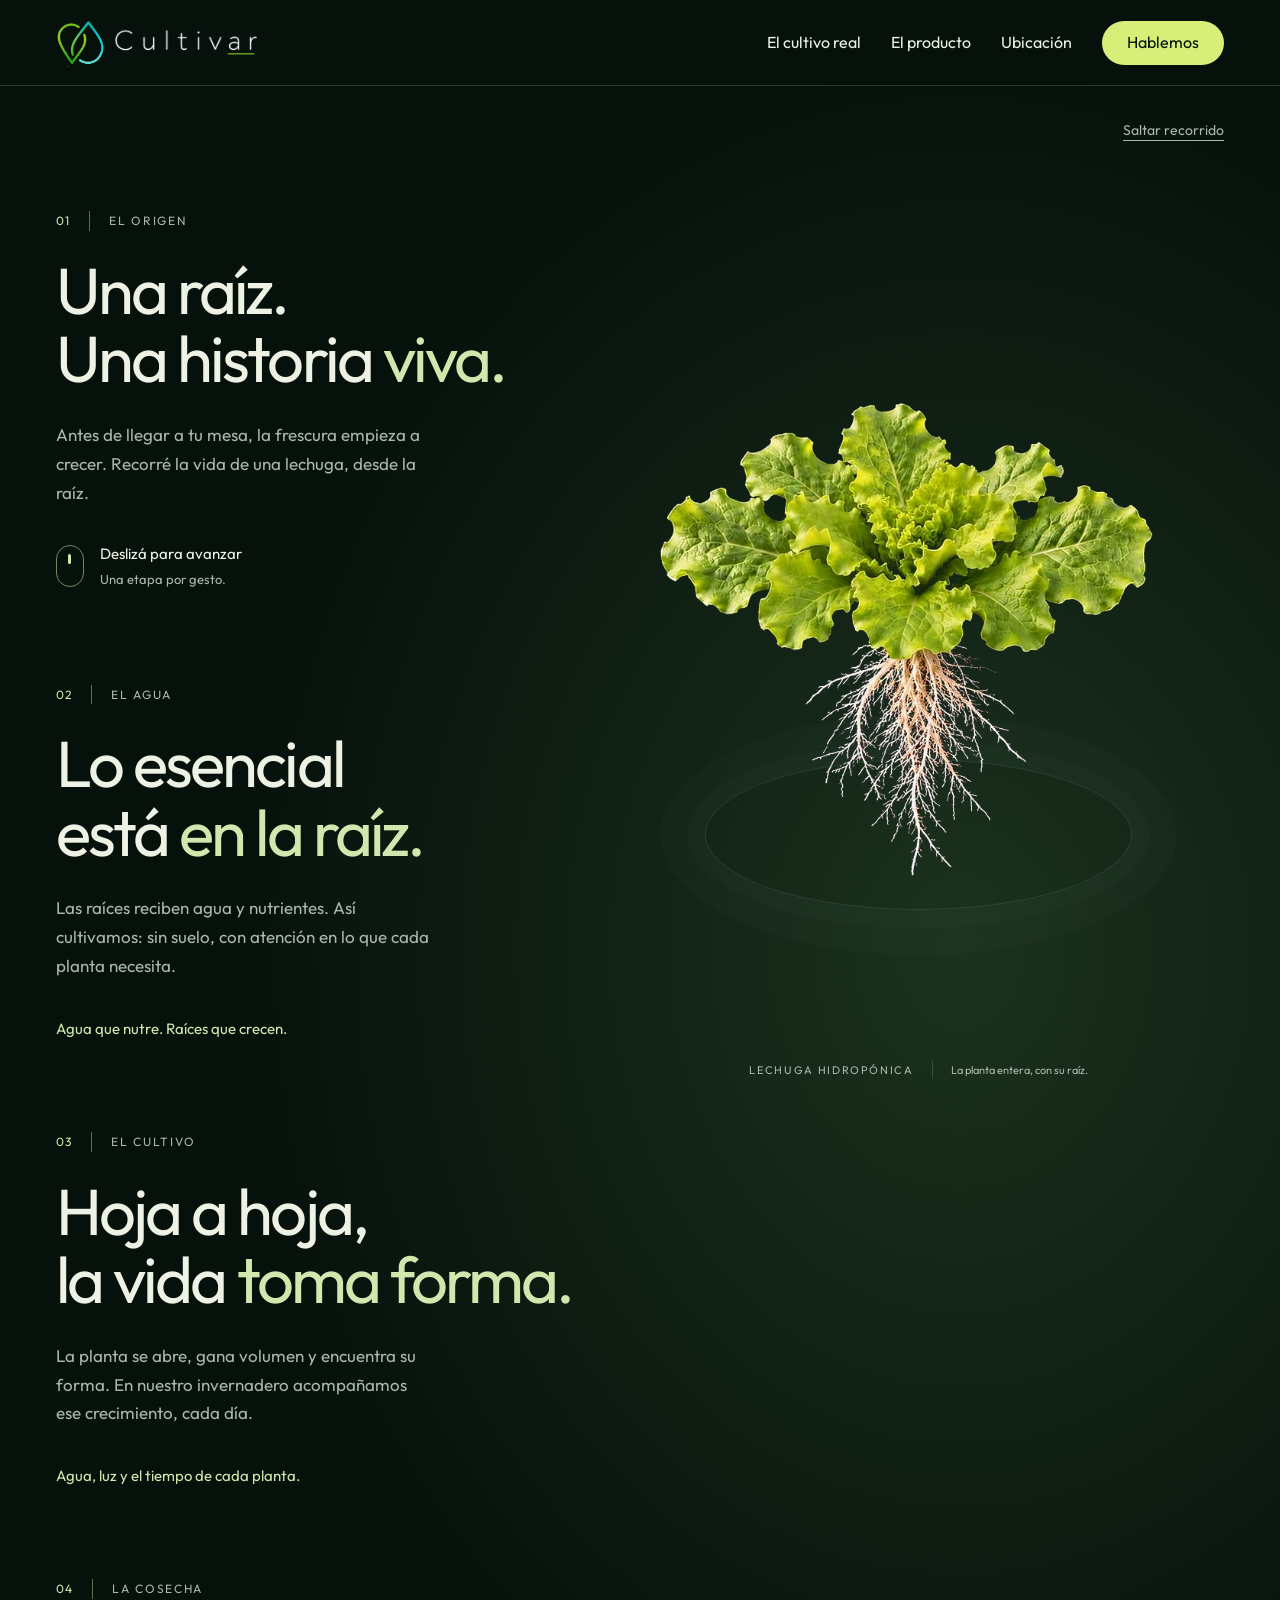
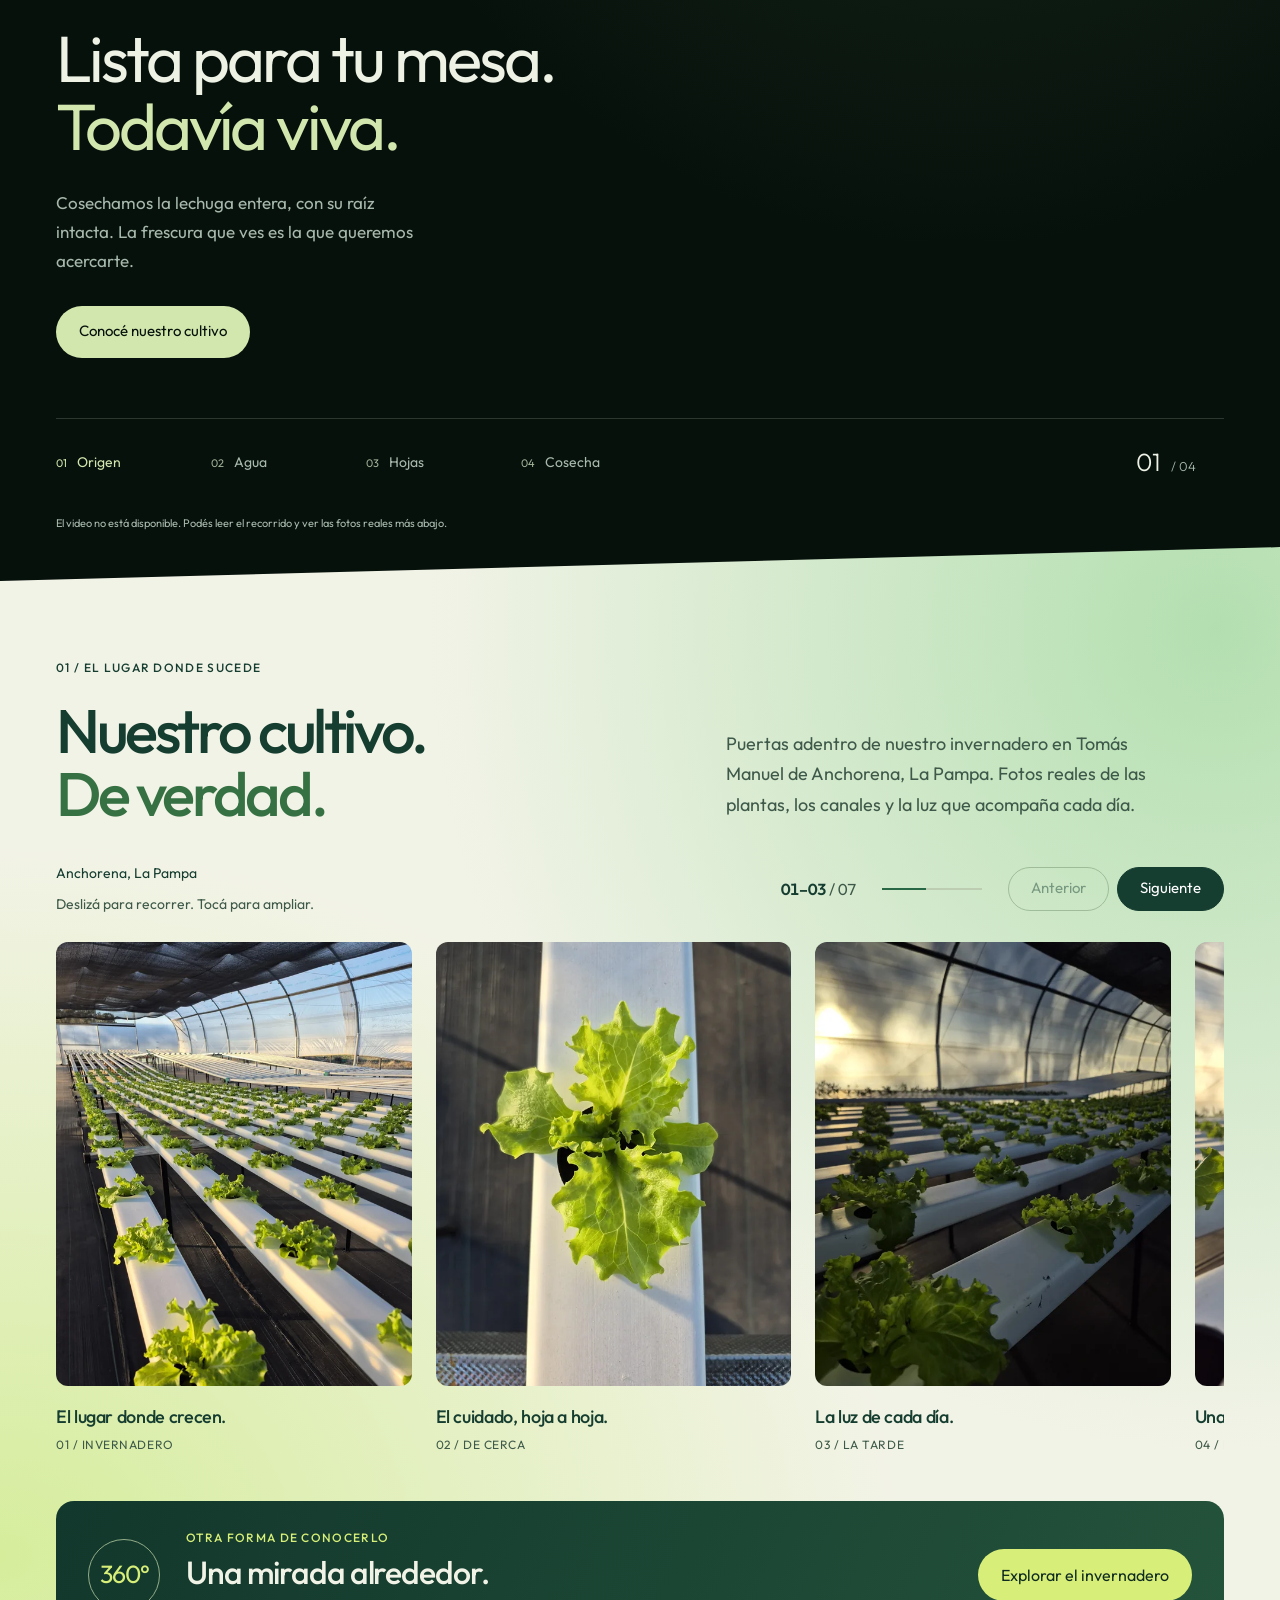
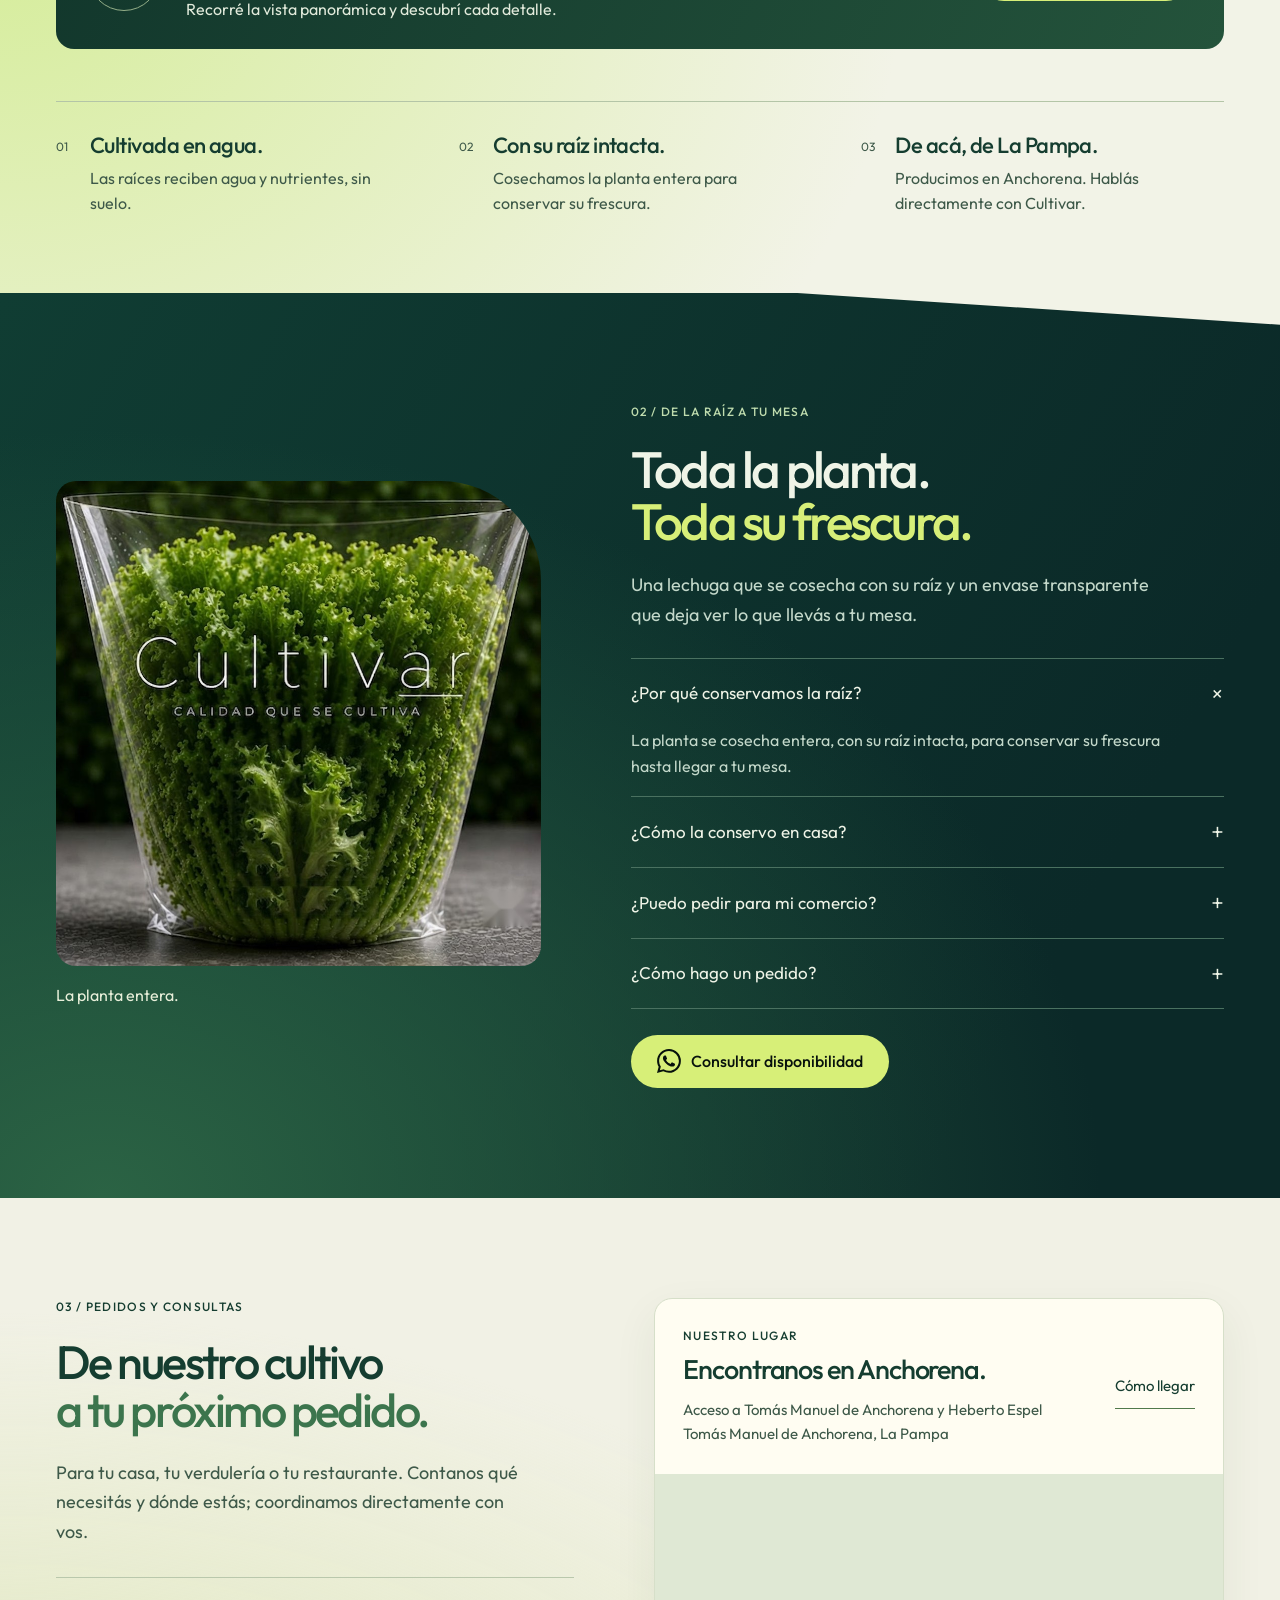
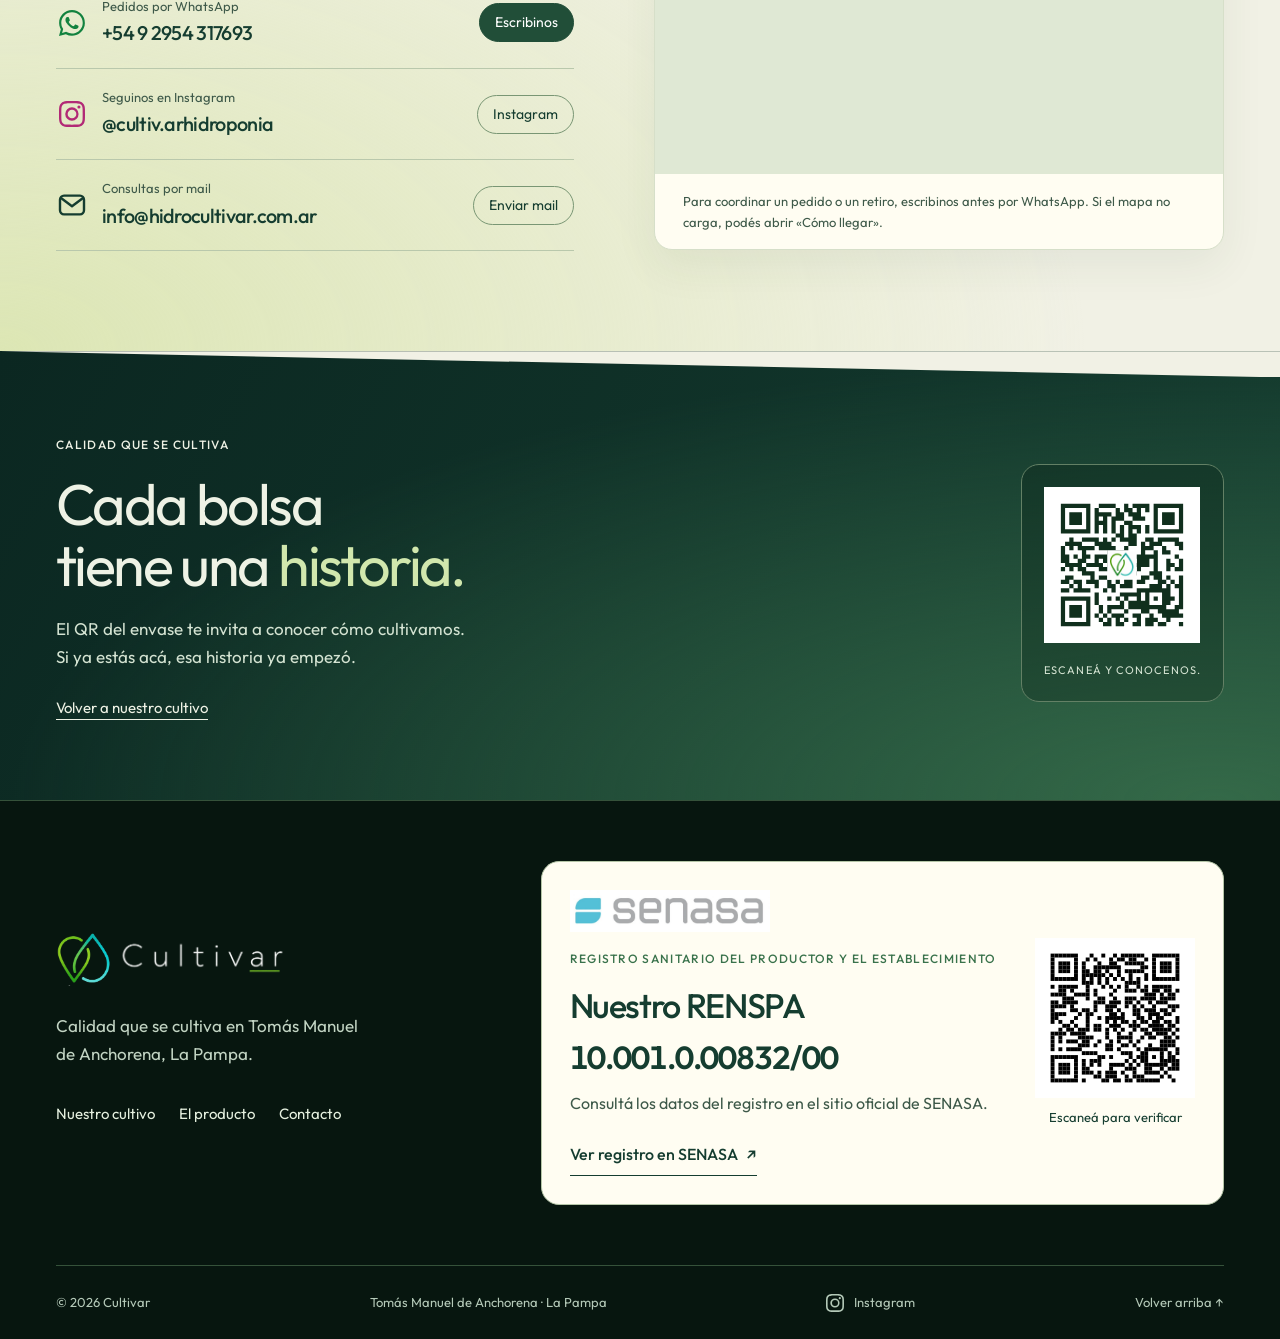
==== commit 313c4afc: "Publish SENASA RENSPA verification in site footer" ====
--- a/crecimiento.html
+++ b/crecimiento.html
@@ -12,12 +12,12 @@
   <link href="https://fonts.googleapis.com/css2?family=Outfit:wght@300;400;500;600;700&display=swap" rel="stylesheet">
   <link rel="preload" href="assets/growth/video/lettuce-growth-polished-v2-first.webp" as="image">
   <link rel="stylesheet" href="growth.css?v=clean-presentation-v1">
-  <link rel="stylesheet" href="growth-site.css?v=clean-presentation-v1">
+  <link rel="stylesheet" href="growth-site.css?v=footer-logo-v1">
   <script src="growth-timing.js?v=polish-v2" defer></script>
-  <script src="growth-chapters.js?v=chapter-response-v2" defer></script>
+  <script src="growth-chapters.js?v=mobile-scroll-v3" defer></script>
   <script src="growth-matte.js?v=transparent-plant-v1" defer></script>
-  <script src="growth.js?v=clean-presentation-v1" defer></script>
-  <script src="growth-site.js?v=back-to-top-v1" defer></script>
+  <script src="growth.js?v=mobile-scroll-v3" defer></script>
+  <script src="growth-site.js?v=footer-renspa-v1" defer></script>
 </head>
 <body id="inicio">
   <svg class="contact-icon-library" xmlns="http://www.w3.org/2000/svg" width="0" height="0" aria-hidden="true" focusable="false">
@@ -175,7 +175,39 @@
     <section class="ending-section" aria-label="La historia de Cultivar"><div class="story-ending wrap"><div><p class="eyebrow">Calidad que se cultiva</p><h2>Cada bolsa<br>tiene una <em>historia.</em></h2><p>El QR del envase te invita a conocer cómo cultivamos.<br>Si ya estás acá, esa historia ya empezó.</p><a class="ending-link" href="#cultivo-real">Volver a nuestro cultivo</a></div><a class="original-qr" href="https://hidrocultiv.ar/" target="_blank" rel="noopener noreferrer" aria-label="Abrir el sitio de Cultivar, destino del QR"><img src="assets/cultivar-qr-original.svg" width="148" height="148" loading="lazy" alt="Código QR de Cultivar con el símbolo original de hoja y gota"><span>ESCANEÁ Y CONOCENOS.</span></a></div>
     </section>
   </main>
-  <footer class="story-footer wrap"><span>© <span id="year">2026</span> Cultivar</span><a href="#recorrido" data-story-jump="0">Volver a la raíz</a><a href="https://www.instagram.com/cultiv.arhidroponia/" target="_blank" rel="noopener noreferrer"><svg class="contact-icon" aria-hidden="true" focusable="false"><use href="#contact-icon-instagram"/></svg>Instagram</a></footer>
+  <footer class="site-footer">
+    <div class="footer-main wrap">
+      <div class="footer-about">
+        <a href="#recorrido" data-story-jump="0" aria-label="Cultivar, volver al inicio"><img src="assets/cultivar-owner-logo.svg" width="1400" height="340" loading="lazy" alt="Cultivar"></a>
+        <p>Calidad que se cultiva en Tomás Manuel de Anchorena, La Pampa.</p>
+        <nav class="footer-links" aria-label="Enlaces del pie de página">
+          <a href="#cultivo-real">Nuestro cultivo</a>
+          <a href="#producto">El producto</a>
+          <a href="#contacto">Contacto</a>
+        </nav>
+      </div>
+      <section class="renspa-card" id="renspa" aria-labelledby="renspa-title">
+        <div class="renspa-copy">
+          <img class="renspa-logo" src="assets/senasa-logo.jpg" width="1103" height="232" loading="lazy" alt="SENASA">
+          <p class="eyebrow">Registro sanitario del productor y el establecimiento</p>
+          <h3 id="renspa-title">Nuestro RENSPA</h3>
+          <p class="renspa-number">10.001.0.00832/00</p>
+          <p>Consultá los datos del registro en el sitio oficial de SENASA.</p>
+          <a class="renspa-link" href="https://aps2.senasa.gov.ar/vdc/faces/consulta2d.jsp?cuve=082225779" target="_blank" rel="noopener noreferrer">Ver registro en SENASA <span aria-hidden="true">↗</span></a>
+        </div>
+        <a class="renspa-qr" href="https://aps2.senasa.gov.ar/vdc/faces/consulta2d.jsp?cuve=082225779" target="_blank" rel="noopener noreferrer" aria-label="Abrir la validación del RENSPA en SENASA">
+          <img src="assets/senasa-renspa-qr.svg" width="180" height="180" loading="lazy" alt="QR para consultar el RENSPA 10.001.0.00832/00 en SENASA">
+          <span>Escaneá para verificar</span>
+        </a>
+      </section>
+    </div>
+    <div class="footer-bottom wrap">
+      <span>© <span id="year">2026</span> Cultivar</span>
+      <span>Tomás Manuel de Anchorena · La Pampa</span>
+      <a href="https://www.instagram.com/cultiv.arhidroponia/" target="_blank" rel="noopener noreferrer"><svg class="contact-icon" aria-hidden="true" focusable="false"><use href="#contact-icon-instagram"/></svg>Instagram</a>
+      <a href="#recorrido" data-story-jump="0">Volver arriba ↑</a>
+    </div>
+  </footer>
   <a class="back-to-top" href="#inicio" aria-label="Volver arriba" title="Volver arriba"><svg width="22" height="22" viewBox="0 0 24 24" fill="none" stroke="currentColor" stroke-width="2" stroke-linecap="round" stroke-linejoin="round" aria-hidden="true" focusable="false"><path d="m6 14 6-6 6 6"/></svg></a>
   <dialog class="photo-dialog" aria-labelledby="gallery-title"><div class="gallery-shell">
     <div class="gallery-toolbar"><h2 id="gallery-title">Nuestro cultivo, de cerca.</h2><button type="button" data-gallery-close aria-label="Cerrar galería">Cerrar <span aria-hidden="true">×</span></button></div>
--- a/growth-site.css
+++ b/growth-site.css
@@ -77,6 +77,16 @@
 .value-number { position: absolute; top: 5px; left: 0; font-size: 12px; color: var(--site-muted); }
 .crop-values h3 { margin: 0 0 7px; font-size: 22px; line-height: 1.2; letter-spacing: -.025em; font-weight: 500; }
 .crop-values p { font-size: 16px; line-height: 1.6; color: var(--site-muted); max-width: 310px; }
+.renspa-card { display: flex; justify-content: space-between; align-items: center; gap: 24px; min-width: 0; padding: 28px; border: 1px solid #b4c5a7; border-radius: 18px; color: var(--site-ink); background: #fffdf2; scroll-margin-top: calc(var(--header-height) + 20px); }
+.renspa-copy { min-width: 0; }
+.renspa-logo { display: block; width: 200px; height: auto; margin-bottom: 18px; }
+.renspa-copy .eyebrow { color: #39724b; }
+.renspa-copy h3 { margin: 10px 0 4px; font-size: clamp(26px,2.8vw,34px); font-weight: 500; letter-spacing: -.04em; }
+.renspa-number { font-size: clamp(23px,2.5vw,32px); font-weight: 600; line-height: 1.2; letter-spacing: -.035em; font-variant-numeric: tabular-nums; overflow-wrap: anywhere; }
+.renspa-copy > p:not(.eyebrow):not(.renspa-number) { margin-top: 14px; color: var(--site-muted); font-size: 16px; line-height: 1.6; }
+.renspa-link { display: inline-flex; align-items: center; gap: 8px; min-height: 44px; margin-top: 16px; border-bottom: 1px solid currentColor; font-size: 16px; font-weight: 500; }
+.renspa-qr { display: flex; flex: 0 0 auto; flex-direction: column; align-items: center; gap: 9px; color: var(--site-ink); font-size: 13px; text-align: center; }
+.renspa-qr img { display: block; width: 160px; height: 160px; background: #fff; }
 
 /* A deeper teal chapter with an asymmetric colour cut. */
 .harvest-section {
@@ -124,7 +134,7 @@
 /* Contact lives beside the map, not in oversized promotional cards. */
 .contact-icon-library { position: absolute; overflow: hidden; pointer-events: none; }
 .contact-icon { width: 24px; height: 24px; flex-shrink: 0; fill: none; stroke: currentColor; stroke-width: 1.65; stroke-linecap: round; stroke-linejoin: round; }
-.contact-cta, .story-footer a { gap: 10px; }
+.contact-cta, .footer-bottom a { gap: 10px; }
 .contact-section {
   padding-block: 100px; color: var(--site-ink);
   background: radial-gradient(ellipse at 0 100%,#dce6b4,transparent 60%),#f1f1e5;
@@ -162,7 +172,17 @@
 .original-qr { padding: 22px; border: 1px solid #638065; border-radius: 18px; background: rgb(4 20 11 / 24%); }
 .original-qr img { width: 156px; height: 156px; }
 .original-qr > span { font-size: 11px; color: #d4e3d2; }
-.story-footer { font-size: 14px; }
+.site-footer { background: #07160f; border-top: 1px solid #35523a; }
+.footer-main { display: grid; grid-template-columns: minmax(0,.8fr) minmax(0,1.3fr); gap: clamp(32px,5vw,80px); align-items: center; padding-block: 60px; }
+.footer-about > a { display: inline-block; }
+.footer-about img { width: 230px; mix-blend-mode: screen; }
+.footer-about > p { margin-top: 19px; max-width: 320px; color: #c2d4c3; font-size: 17px; line-height: 1.6; }
+.footer-links { display: flex; flex-wrap: wrap; gap: 10px 24px; margin-top: 26px; color: #e5f0df; font-size: 15px; }
+.footer-links a, .footer-bottom a { min-height: 44px; display: inline-flex; align-items: center; }
+.site-footer a:hover { text-decoration: underline; text-underline-offset: 5px; }
+.site-footer .renspa-card a:hover { text-decoration: none; }
+.footer-bottom { display: flex; flex-wrap: wrap; justify-content: space-between; align-items: center; gap: 8px 28px; min-height: 74px; padding-block: 12px; border-top: 1px solid #35523a; color: #b4c9b8; font-size: 13px; }
+.footer-bottom .contact-icon { width: 18px; height: 18px; }
 
 /* Full-resolution viewer. No decorative arrows. */
 .photo-dialog { color-scheme: dark; color: var(--paper); background: #10291f; border: 1px solid #5d8067; border-radius: 18px; width: min(1040px,calc(100vw - 48px)); max-height: calc(100dvh - 40px); padding: 0; }
@@ -210,6 +230,8 @@
   .map-directions { flex-shrink: 0; }
 }
 @media (max-width:900px) {
+  .footer-main { grid-template-columns: 1fr; gap: 34px; }
+  .footer-about > p { max-width: none; }
   .carousel-progress { display: none; }
   .gallery-meta { flex-wrap: wrap; }
   .story-header nav .extended-nav { display: none; }
@@ -223,6 +245,17 @@
   .harvest-faq summary { font-size: 16px; }
 }
 @media (max-width:600px) {
+  .footer-main { padding-block: 44px; }
+  .footer-about img { width: 205px; }
+  .footer-about > p { font-size: 16px; }
+  .footer-links { gap: 4px 18px; font-size: 14px; }
+  .renspa-card { flex-direction: column; align-items: flex-start; gap: 22px; padding: 24px; }
+  .renspa-logo { width: 190px; }
+  .renspa-number { font-size: clamp(23px,7vw,34px); }
+  .renspa-qr { align-self: center; }
+  .renspa-qr img { width: 180px; height: 180px; }
+  .footer-bottom { justify-content: flex-start; gap: 0 22px; padding-block: 18px; }
+  .footer-bottom > span:nth-child(2) { width: 100%; }
   .story-header nav { font-size: 15px; }
   .header-contact { padding-inline: 17px; }
   .brand img { width: 162px; }
@@ -281,8 +314,6 @@
   .original-qr { display: inline-flex; width: fit-content; padding: 18px; gap: 20px; }
   .original-qr img { width: 120px; height: 120px; }
   .original-qr > span { font-size: 11px; }
-  .story-footer { flex-wrap: wrap; gap: 5px 20px; font-size: 13px; }
-  .story-footer > span { width: 100%; }
   .photo-dialog { width: calc(100vw - 20px); max-height: calc(100dvh - 20px); border-radius: 12px; }
   .gallery-shell { padding: 12px; }
   .gallery-toolbar { gap: 10px; }
